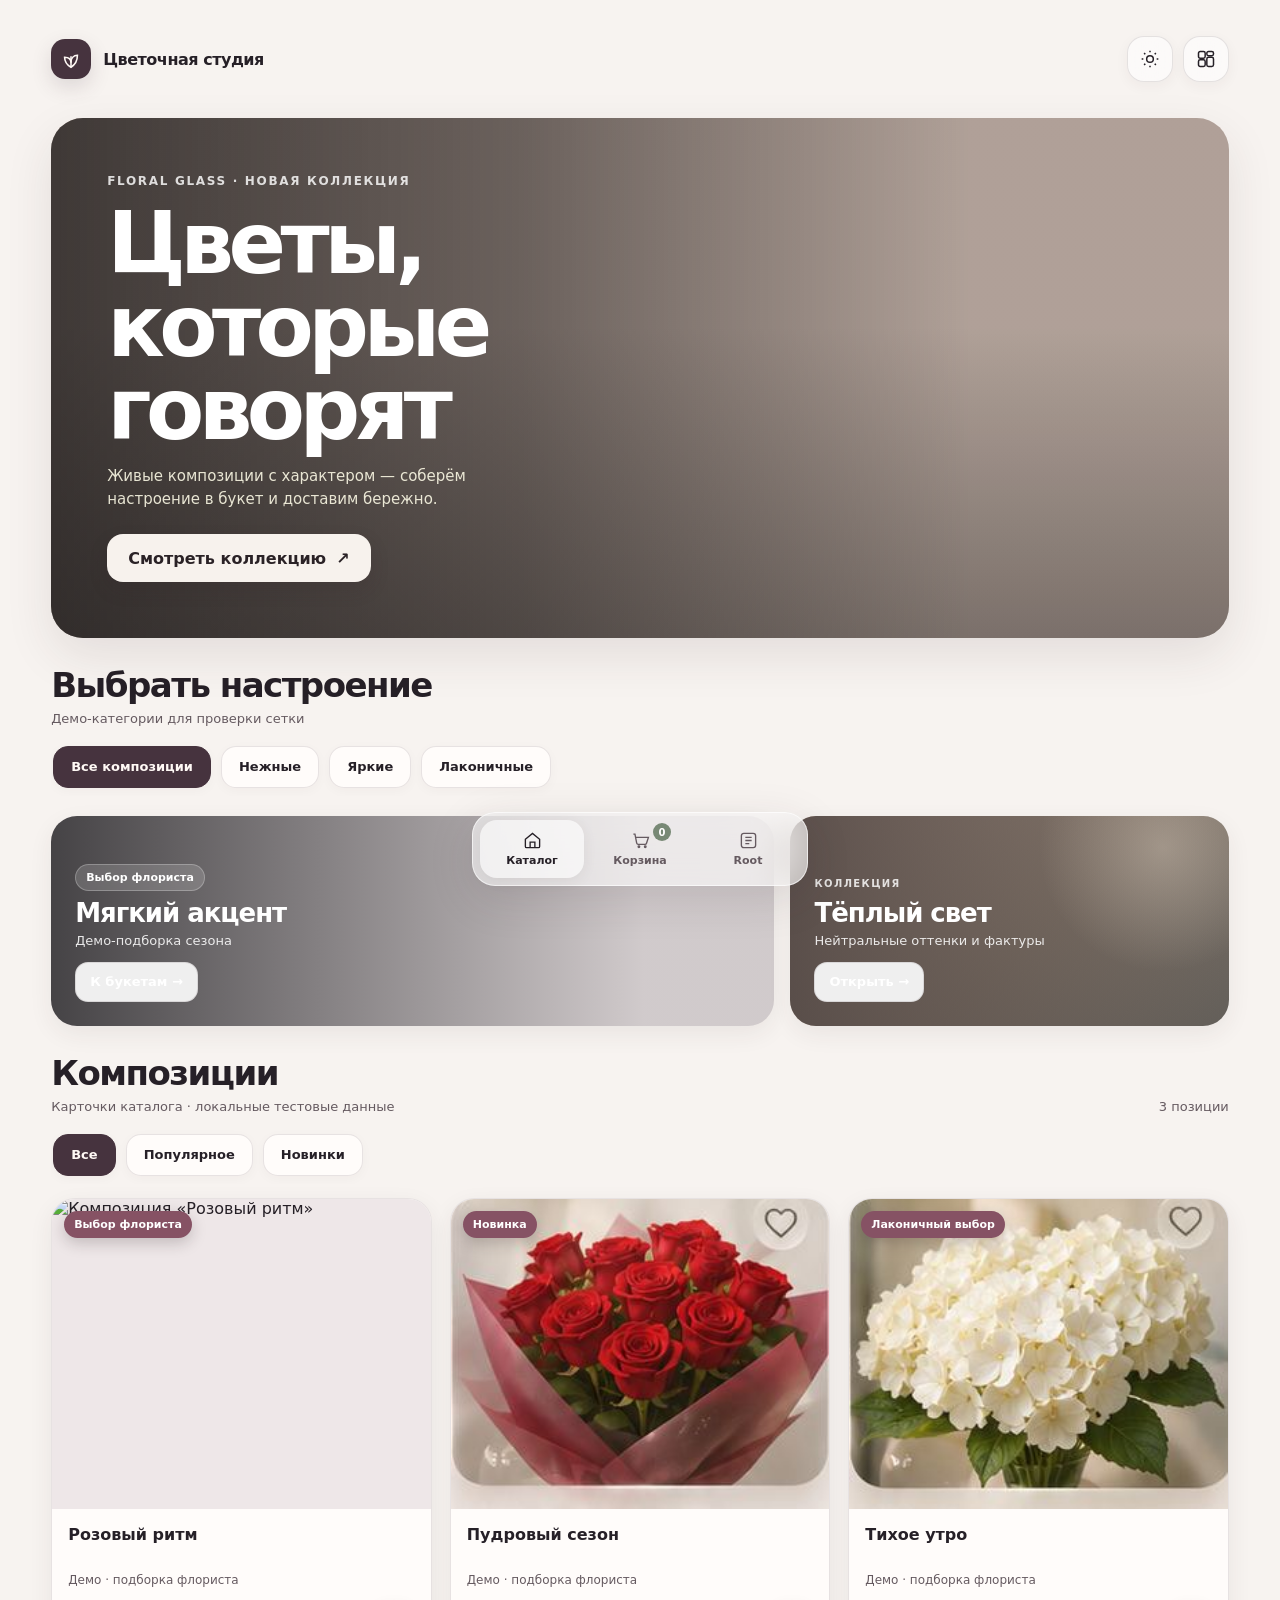
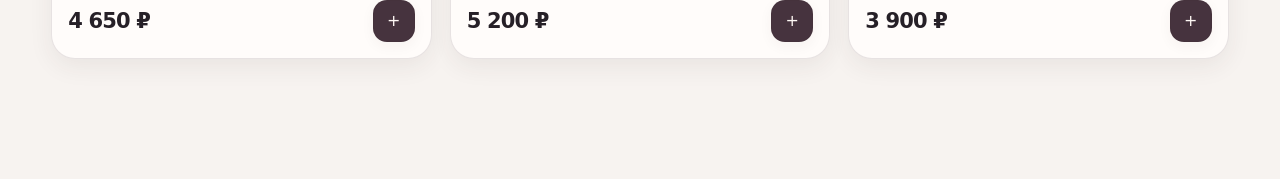
==== prototype/floral-glass/index.html @ 28c20b11 "Add standalone Floral Glass UI prototype" ====
<!doctype html>
<html lang="ru" data-theme="light">
<head>
<meta charset="utf-8">
<meta name="viewport" content="width=device-width,initial-scale=1,viewport-fit=cover">
<meta name="theme-color" content="#f7f3f0">
<title>Floral Glass — автономный прототип</title>
<style>
:root{color-scheme:light;--bg:#f7f3f0;--surface:#fffcfa;--raised:#eee7e8;--ink:#262027;--muted:#655a60;--brand:#46333e;--brand-ink:#fff9f5;--botanical:#788975;--line:rgba(56,42,49,.12);--glass:rgba(255,255,255,.57);--shadow:0 18px 48px rgba(55,37,43,.1);--shadow-soft:0 8px 24px rgba(55,37,43,.07);--good:#466750;--danger:#9c3f4f;--focus:#72546a;font-family:Manrope,system-ui,-apple-system,"Segoe UI",sans-serif;font-synthesis:none;text-rendering:optimizeLegibility}*{box-sizing:border-box}html{scroll-behavior:smooth}body{margin:0;background:var(--bg);color:var(--ink);min-height:100dvh}.shell{max-width:1440px;margin:auto;padding:28px clamp(16px,4vw,60px) 120px}.topbar{height:62px;display:flex;align-items:center;justify-content:space-between;margin-bottom:28px}.brandmark{display:flex;gap:12px;align-items:center;font-size:16px;font-weight:700;letter-spacing:-.03em}.brandicon{width:40px;height:40px;border-radius:14px;background:var(--brand);color:var(--brand-ink);display:grid;place-items:center;box-shadow:0 8px 20px #49364126}.brandicon svg{width:22px}.actions{display:flex;gap:10px}.icon-btn,.btn,.chip,.nav-btn{font:inherit;color:inherit;border:1px solid var(--line);cursor:pointer;transition:transform .2s,background .2s,border-color .2s,box-shadow .2s}.icon-btn{width:46px;height:46px;border-radius:17px;background:var(--glass);display:grid;place-items:center;backdrop-filter:blur(18px);box-shadow:0 4px 14px #39292d0c}.icon-btn svg{width:20px;height:20px}.icon-btn:hover,.btn:hover,.chip:hover,.nav-btn:hover{transform:translateY(-2px)}:focus-visible{outline:3px solid var(--focus);outline-offset:3px}.screen{display:none;animation:rise .32s ease both}.screen.active{display:block}.hero{position:relative;min-height:410px;border-radius:32px;overflow:hidden;isolation:isolate;background:#b6a69d url("assets/hero.jpg") center 43%/cover no-repeat;box-shadow:var(--shadow);display:flex;align-items:flex-end;padding:clamp(24px,5vw,56px);margin-bottom:24px}.hero:before{content:"";position:absolute;inset:0;background:linear-gradient(90deg,rgba(25,22,22,.76) 0%,rgba(25,22,22,.48) 40%,rgba(25,22,22,.04) 78%),linear-gradient(0deg,rgba(20,19,18,.34),transparent 60%);z-index:-1}.hero-copy{max-width:590px;color:#fff}.eyebrow{font-size:12px;font-weight:700;letter-spacing:.14em;text-transform:uppercase;opacity:.82}.hero h1{font-size:clamp(2.45rem,7.5vw,5.3rem);line-height:.98;letter-spacing:-.065em;margin:14px 0 14px;font-weight:750;max-width:620px}.hero p{font-size:15px;line-height:1.5;max-width:380px;color:#fffde8e0;margin:0 0 24px}.btn{min-height:48px;border-radius:16px;padding:0 20px;font-weight:680;display:inline-flex;align-items:center;justify-content:center;gap:10px}.btn.primary{background:var(--brand);color:var(--brand-ink);border-color:transparent;box-shadow:0 8px 18px #34232d30}.hero .btn.primary{background:#f7f2ed;color:#2a2226}.btn.secondary{background:var(--surface)}.btn.quiet{background:transparent}.btn.danger{background:#fff0f1;color:var(--danger);border-color:#9c3f4f38}.btn.small{min-height:40px;border-radius:13px;padding:0 14px;font-size:13px}.section-head{display:flex;align-items:flex-end;justify-content:space-between;gap:16px;margin:30px 0 16px}.section-head h2,.screen-title{font-size:clamp(24px,4vw,34px);line-height:1.05;letter-spacing:-.045em;margin:0;font-weight:740}.section-head p,.subtle{color:var(--muted);font-size:13px;margin:7px 0 0}.category-row,.filter-row{display:flex;gap:10px;overflow:auto;scrollbar-width:none;padding:4px 2px 8px}.category-row::-webkit-scrollbar,.filter-row::-webkit-scrollbar{display:none}.chip{white-space:nowrap;min-height:42px;padding:0 17px;border-radius:15px;background:var(--surface);font-size:13px;font-weight:620;box-shadow:0 3px 12px #39292d08}.chip.active{background:var(--brand);color:var(--brand-ink);border-color:var(--brand)}.showcase{display:grid;grid-template-columns:1.65fr 1fr;gap:16px;margin:20px 0 30px}.feature-card{min-height:210px;border-radius:26px;overflow:hidden;position:relative;isolation:isolate;background:var(--raised) center/cover no-repeat;box-shadow:var(--shadow-soft);display:flex;align-items:flex-end;padding:24px;color:white}.feature-card:before{content:"";position:absolute;inset:0;background:linear-gradient(90deg,#18171ac9,#18171a23 82%);z-index:-1}.feature-card.featured{background-image:url("assets/bouquet-rose.jpg");background-position:center 47%}.feature-card.collection{background:linear-gradient(135deg,#c8b19f,#928476 55%,#68645e);color:#fff}.feature-card.collection:before{background:radial-gradient(circle at 85% 15%,#f5e8d755,transparent 30%),linear-gradient(100deg,#342c2dbb,#342c2d19)}.feature-card h3{font-size:26px;line-height:1.05;letter-spacing:-.04em;margin:9px 0 6px}.feature-card p{font-size:13px;opacity:.87;margin:0 0 14px}.feature-card .eyebrow{font-size:10px}.tag{display:inline-flex;align-items:center;padding:6px 10px;border-radius:999px;background:#ffffff29;border:1px solid #ffffff40;font-size:11px;font-weight:700;backdrop-filter:blur(10px)}.filter-row{margin:14px 0}.grid{display:grid;grid-template-columns:repeat(3,minmax(0,1fr));gap:18px}.product{min-width:0;border-radius:24px;background:var(--surface);border:1px solid var(--line);overflow:hidden;box-shadow:var(--shadow-soft);transition:transform .25s,box-shadow .25s;cursor:pointer}.product:hover{transform:translateY(-4px);box-shadow:var(--shadow)}.product-media{position:relative;aspect-ratio:1.22/1;overflow:hidden;background:var(--raised)}.product-media img{width:100%;height:100%;object-fit:cover;display:block;transition:transform .45s}.product:hover img{transform:scale(1.04)}.product-badge{position:absolute;left:12px;top:12px;color:#fff;background:#865264;border-radius:999px;padding:7px 10px;font-size:11px;font-weight:700;box-shadow:0 5px 15px #25151b37}.product-body{padding:16px}.product h3{font-size:16px;line-height:1.25;min-height:40px;margin:0 0 8px;letter-spacing:-.02em}.product-title{border:0;padding:0;background:transparent;color:inherit;font:inherit;text-align:left;cursor:pointer}.empty-grid{grid-column:1/-1}.empty-title{display:block;color:var(--ink);font-size:18px;margin-bottom:8px}.product-meta{font-size:12px;color:var(--muted);margin-bottom:13px}.product-bottom{display:flex;align-items:center;justify-content:space-between;gap:10px}.price{font-size:21px;font-weight:760;letter-spacing:-.04em;font-variant-numeric:tabular-nums;white-space:nowrap}.price small{font-size:12px;font-weight:600;letter-spacing:0;color:var(--muted)}.product-bottom .icon-btn{width:42px;height:42px;border-radius:14px;background:var(--brand);color:var(--brand-ink)}.empty-state{padding:42px 20px;border:1px dashed var(--line);border-radius:24px;text-align:center;color:var(--muted);background:var(--surface)}.page-head{display:flex;align-items:flex-end;justify-content:space-between;gap:14px;margin:12px 0 24px}.cart-layout{display:grid;grid-template-columns:minmax(0,1.55fr) minmax(280px,.85fr);gap:24px}.cart-list{display:grid;gap:12px}.cart-row{display:grid;grid-template-columns:112px minmax(0,1fr) auto;gap:16px;align-items:center;padding:12px;border-radius:22px;background:var(--surface);border:1px solid var(--line)}.cart-row img{width:112px;aspect-ratio:1.15;object-fit:cover;border-radius:15px}.cart-row h3{font-size:15px;margin:0 0 6px}.cart-row .subtle{margin:0}.stepper{display:inline-flex;align-items:center;border:1px solid var(--line);background:var(--bg);border-radius:12px;height:38px;overflow:hidden}.stepper button{border:0;background:transparent;color:inherit;width:36px;height:38px;font-size:18px;cursor:pointer}.stepper span{min-width:24px;text-align:center;font-variant-numeric:tabular-nums}.summary{position:sticky;top:20px;align-self:start;padding:22px;border-radius:24px;background:var(--surface);border:1px solid var(--line);box-shadow:var(--shadow-soft)}.summary h3{font-size:19px;margin:0 0 18px}.summary-line{display:flex;justify-content:space-between;gap:16px;color:var(--muted);font-size:14px;padding:9px 0}.summary-total{display:flex;justify-content:space-between;align-items:center;font-weight:730;font-size:16px;border-top:1px solid var(--line);padding:17px 0;margin-top:7px}.summary .btn{width:100%;margin-top:8px}.summary-note{font-size:12px;line-height:1.5;color:var(--muted);margin:13px 0 0}.checkout-grid{display:grid;grid-template-columns:minmax(0,1.2fr) minmax(280px,.8fr);gap:24px}.form-card{background:var(--surface);border:1px solid var(--line);border-radius:24px;padding:22px;margin-bottom:14px}.form-card h3{font-size:17px;margin:0 0 16px}.segmented{display:flex;padding:5px;border-radius:16px;background:var(--bg);gap:4px;margin-bottom:18px}.segmented button{flex:1;min-height:42px;border:0;border-radius:12px;background:transparent;color:var(--muted);font:inherit;font-size:13px;font-weight:650;cursor:pointer}.segmented button.active{background:var(--surface);color:var(--ink);box-shadow:var(--shadow-soft)}.field-grid{display:grid;grid-template-columns:1fr 1fr;gap:12px}.field{display:grid;gap:7px;margin-bottom:12px}.field label{font-size:12px;font-weight:650;color:var(--muted)}.field input,.field textarea,.field select{width:100%;min-height:46px;padding:11px 13px;border-radius:13px;border:1px solid var(--line);background:var(--bg);color:var(--ink);font:inherit;font-size:14px}.field textarea{min-height:90px;resize:vertical}.field.full{grid-column:1/-1}.radio-card{display:flex;align-items:center;gap:11px;padding:12px 14px;border:1px solid var(--line);border-radius:14px;background:var(--bg);font-size:13px}.radio-card input{accent-color:var(--brand)}.root-layout{display:grid;grid-template-columns:230px minmax(0,1fr);gap:22px}.root-side{border-radius:24px;padding:14px;background:var(--surface);border:1px solid var(--line);align-self:start;position:sticky;top:16px}.root-side h3{margin:5px 10px 14px;font-size:13px;color:var(--muted);text-transform:uppercase;letter-spacing:.09em}.root-tab{width:100%;display:flex;align-items:center;gap:11px;padding:12px;border:0;border-radius:13px;background:transparent;color:var(--muted);font:inherit;text-align:left;font-size:13px;font-weight:620;cursor:pointer}.root-tab.active{background:var(--raised);color:var(--ink)}.root-content{min-width:0}.root-panel{display:none}.root-panel.active{display:block}.kpis{display:grid;grid-template-columns:repeat(3,minmax(0,1fr));gap:12px;margin:18px 0}.kpi{background:var(--surface);border:1px solid var(--line);border-radius:19px;padding:17px}.kpi span{font-size:11px;color:var(--muted)}.kpi strong{display:block;font-size:25px;margin-top:8px;letter-spacing:-.045em}.admin-card{border:1px solid var(--line);background:var(--surface);border-radius:20px;overflow:hidden;margin-bottom:14px}.admin-head{padding:16px 18px;border-bottom:1px solid var(--line);display:flex;justify-content:space-between;align-items:center;gap:12px}.admin-head h3{margin:0;font-size:15px}.admin-row{display:grid;grid-template-columns:1.1fr 1fr .8fr auto;gap:12px;align-items:center;padding:15px 18px;border-bottom:1px solid var(--line);font-size:13px}.admin-row:last-child{border-bottom:0}.status{display:inline-flex;width:max-content;align-items:center;padding:6px 9px;border-radius:999px;background:#e7efe8;color:#3f6348;font-size:11px;font-weight:700}.status.pending{background:#f5ead9;color:#795831}.table-label{font-size:11px;color:var(--muted)}.kit-grid{display:grid;grid-template-columns:repeat(2,minmax(0,1fr));gap:14px;margin-top:22px}.kit-card{padding:20px;border:1px solid var(--line);background:var(--surface);border-radius:22px}.kit-card h3{font-size:15px;margin:0 0 15px}.kit-line{display:flex;flex-wrap:wrap;align-items:center;gap:9px}.kit-field{height:44px;padding:0 12px;min-width:170px;border-radius:13px;border:1px solid var(--line);background:var(--bg);color:var(--muted);display:flex;align-items:center;font-size:13px}.glass-dock{position:fixed;z-index:8;left:50%;bottom:max(14px,env(safe-area-inset-bottom));transform:translateX(-50%);display:flex;gap:4px;padding:7px;border:1px solid #ffffffa8;border-radius:23px;background:var(--glass);backdrop-filter:blur(24px) saturate(1.3);box-shadow:0 12px 45px #34232d21;max-width:calc(100vw - 28px)}.nav-btn{position:relative;min-width:104px;min-height:58px;padding:7px 16px;border:0;border-radius:17px;background:transparent;display:flex;align-items:center;justify-content:center;flex-direction:column;gap:4px;font-size:11px;color:var(--muted);font-weight:650}.nav-btn svg{width:19px;height:19px}.nav-btn.active{background:#ffffff9c;color:var(--ink);box-shadow:0 3px 14px #39292d12}.nav-btn .count{position:absolute;top:3px;right:21px;min-width:18px;height:18px;border-radius:50%;padding:2px 5px;display:grid;place-items:center;background:var(--botanical);color:white;font-size:10px}.kit-trigger{position:fixed;z-index:7;right:20px;bottom:26px}.toast{position:fixed;z-index:30;left:50%;bottom:100px;transform:translate(-50%,15px);background:var(--ink);color:var(--surface);padding:12px 17px;border-radius:14px;box-shadow:var(--shadow);font-size:13px;opacity:0;pointer-events:none;transition:.25s}.toast.show{opacity:1;transform:translate(-50%,0)}dialog{padding:0;border:1px solid var(--line);border-radius:28px;background:var(--surface);color:var(--ink);box-shadow:0 30px 100px #160d14a0;width:min(520px,calc(100vw - 26px));max-height:min(90dvh,900px);overflow:auto}dialog::backdrop{background:#1c1720a6;backdrop-filter:blur(5px)}.dialog-head{display:flex;justify-content:space-between;align-items:center;padding:17px 20px;border-bottom:1px solid var(--line)}.dialog-head h2{font-size:17px;margin:0}.dialog-body{padding:20px}.detail-media{width:100%;aspect-ratio:1.15;object-fit:cover;border-radius:20px}.detail-title{font-size:27px;letter-spacing:-.045em;margin:17px 0 6px}.detail-copy{color:var(--muted);font-size:14px;line-height:1.5}.option-label{font-size:12px;font-weight:680;margin:18px 0 9px}.option-chips{display:flex;gap:8px;flex-wrap:wrap}.option-chip{padding:10px 12px;border:1px solid var(--line);border-radius:13px;background:var(--bg);font:inherit;font-size:12px;cursor:pointer}.option-chip.active{border-color:var(--brand);box-shadow:inset 0 0 0 1px var(--brand)}.dialog-footer{padding:0 20px 20px;display:flex;justify-content:space-between;align-items:center;gap:14px}.dialog-footer .btn{flex:1}.kit-drawer{width:min(740px,calc(100vw - 20px))}.kit-drawer .dialog-body{padding:20px}.theme-dark{color-scheme:dark;--bg:#101014;--surface:#1c1b21;--raised:#28252b;--ink:#f8f3f1;--muted:#ccc1c6;--brand:#e7c4cb;--brand-ink:#261d22;--botanical:#819486;--line:rgba(255,240,242,.16);--glass:rgba(247,229,232,.1);--shadow:0 18px 48px rgba(0,0,0,.35);--shadow-soft:0 8px 24px rgba(0,0,0,.23);--good:#9bc7a3;--danger:#f09ba6;--focus:#efd5e0}.theme-dark .hero:before{background:linear-gradient(90deg,rgba(12,12,15,.86),rgba(12,12,15,.57) 40%,rgba(12,12,15,.08) 78%),linear-gradient(0deg,rgba(12,12,15,.48),transparent 62%)}.theme-dark .product-badge{background:#a15d72}.theme-dark .status{background:#26362b;color:#a8d5af}.theme-dark .status.pending{background:#413523;color:#eccd9c}.theme-dark .glass-dock{border-color:#ffffff25}.theme-dark .nav-btn.active{background:#ffffff17}.theme-dark .hero .btn.primary{background:#f4e8e8;color:#2a2226}.theme-dark .btn.danger{background:#492b32;color:#ffdce0}.demo-tag,.sample-tag{background:var(--botanical);color:#fff;border:0}.sample-tag{background:#865264}.root-section-head{margin-top:0}.kit-intro{margin-top:0}.kit-thumb{width:74px;height:74px;object-fit:cover;border-radius:15px}.surface-sample{padding:16px 20px;border-radius:16px;background:var(--raised)}.glass-sample{background:var(--glass);backdrop-filter:blur(14px);border:1px solid var(--line)}
@keyframes rise{from{opacity:0;transform:translateY(7px)}to{opacity:1;transform:translateY(0)}}@media(prefers-reduced-motion:reduce){*,*::before,*::after{scroll-behavior:auto!important;animation-duration:.01ms!important;transition-duration:.01ms!important}}@media(prefers-contrast:more){:root{--line:rgba(35,22,28,.35)}.theme-dark{--line:rgba(255,240,242,.4)}.chip,.icon-btn,.btn,.nav-btn{border-width:2px}}@media(max-width:850px){.grid{grid-template-columns:repeat(2,minmax(0,1fr));gap:12px}.showcase{grid-template-columns:1fr 1fr}.feature-card{min-height:185px}.root-layout{grid-template-columns:1fr}.root-side{position:static;display:flex;overflow:auto;gap:5px}.root-side h3{display:none}.root-tab{white-space:nowrap;width:auto}.cart-layout,.checkout-grid{grid-template-columns:1fr}.summary{position:static}.kit-trigger{right:14px;bottom:100px}}@media(max-width:600px){.shell{padding:14px 16px 112px}.topbar{height:50px;margin-bottom:17px}.brandicon{width:37px;height:37px}.hero{min-height:390px;border-radius:27px;padding:23px;background-position:59% center}.hero:before{background:linear-gradient(0deg,rgba(18,17,18,.83),rgba(18,17,18,.12) 78%)}.hero h1{font-size:clamp(2.4rem,11vw,3.5rem);max-width:370px}.hero p{font-size:14px;max-width:320px}.showcase{grid-template-columns:1fr;gap:12px;margin-top:17px}.feature-card{min-height:185px}.feature-card.collection{min-height:135px}.grid{grid-template-columns:repeat(2,minmax(0,1fr));gap:10px}.product{border-radius:19px}.product-media{aspect-ratio:.92/1}.product-body{padding:11px}.product h3{font-size:14px;min-height:36px}.product-meta{font-size:11px;margin-bottom:10px}.price{font-size:18px}.product-bottom .icon-btn{width:38px;height:38px}.section-head{margin:23px 0 13px}.section-head h2,.screen-title{font-size:27px}.nav-btn{min-width:82px;min-height:55px;padding:6px 10px;font-size:10px}.glass-dock{bottom:max(9px,env(safe-area-inset-bottom));gap:0;padding:5px;border-radius:20px}.nav-btn .count{right:11px}.cart-row{grid-template-columns:82px minmax(0,1fr);gap:11px}.cart-row img{width:82px}.cart-row .cart-price{grid-column:2;display:flex;justify-content:space-between;align-items:center}.field-grid{grid-template-columns:1fr}.kpis{grid-template-columns:1fr 1fr}.kpi:last-child{grid-column:1/-1}.admin-row{grid-template-columns:1fr auto;gap:6px 12px}.admin-row>*:nth-child(3){grid-column:1}.admin-row>*:nth-child(4){grid-column:2;grid-row:1/3}.kit-grid{grid-template-columns:1fr}.page-head{align-items:flex-start;flex-direction:column}.kit-trigger{bottom:88px}.dialog-footer{align-items:stretch;flex-direction:column}.dialog-footer .btn{width:100%}}
@media(max-width:349px){.grid{grid-template-columns:1fr}.product-media{aspect-ratio:1.2/1}.nav-btn{min-width:68px;padding-inline:7px}.nav-btn span.label{font-size:9px}.hero{min-height:360px}.showcase .feature-card{min-height:170px}}
</style>
</head>
<body>
<div class="shell">
<header class="topbar"><div class="brandmark"><span class="brandicon" aria-hidden="true"><svg viewBox="0 0 24 24" fill="none" stroke="currentColor" stroke-width="1.7"><path d="M12 21c-5-3-7-7-7-11 4 0 7 2 7 6 0-5 3-8 7-8 0 5-2 10-7 13Z"/><path d="M12 21V9"/></svg></span><span>Цветочная студия</span></div><div class="actions"><button class="icon-btn" id="themeToggle" aria-label="Переключить тему" title="Светлая / тёмная тема"><svg viewBox="0 0 24 24" fill="none" stroke="currentColor" stroke-width="1.8"><circle cx="12" cy="12" r="4"/><path d="M12 2v2m0 16v2M4.93 4.93l1.42 1.42m11.3 11.3 1.42 1.42M2 12h2m16 0h2M4.93 19.07l1.42-1.42m11.3-11.3 1.42-1.42"/></svg></button><button class="icon-btn" id="kitTop" aria-label="Открыть UI Kit" title="UI Kit"><svg viewBox="0 0 24 24" fill="none" stroke="currentColor" stroke-width="1.8"><rect x="3" y="3" width="8" height="8" rx="2"/><rect x="13" y="3" width="8" height="5" rx="2"/><rect x="13" y="10" width="8" height="11" rx="2"/><rect x="3" y="13" width="8" height="8" rx="2"/></svg></button></div></header>
<main>
<section class="screen active" id="catalogScreen" aria-labelledby="catalogTitle"><div class="hero"><div class="hero-copy"><div class="eyebrow">Floral Glass · новая коллекция</div><h1 id="catalogTitle">Цветы,<br>которые говорят</h1><p>Живые композиции с характером — соберём настроение в букет и доставим бережно.</p><button class="btn primary" id="browseBtn">Смотреть коллекцию <span aria-hidden="true">↗</span></button></div></div>
<div class="section-head"><div><h2>Выбрать настроение</h2><p>Демо-категории для проверки сетки</p></div></div><div class="category-row" id="categories"><button class="chip active" data-cat="all">Все композиции</button><button class="chip" data-cat="soft">Нежные</button><button class="chip" data-cat="bright">Яркие</button><button class="chip" data-cat="minimal">Лаконичные</button></div>
<div class="showcase"><article class="feature-card featured"><div><span class="tag">Выбор флориста</span><h3>Мягкий акцент</h3><p>Демо-подборка сезона</p><button class="btn small" data-scroll-products>К букетам →</button></div></article><article class="feature-card collection"><div><span class="eyebrow">Коллекция</span><h3>Тёплый свет</h3><p>Нейтральные оттенки и фактуры</p><button class="btn small" data-scroll-products>Открыть →</button></div></article></div>
<div class="section-head" id="productSection"><div><h2>Композиции</h2><p>Карточки каталога · локальные тестовые данные</p></div><span class="subtle" id="resultCount">3 позиции</span></div><div class="filter-row" id="filters"><button class="chip active" data-filter="all">Все</button><button class="chip" data-filter="popular">Популярное</button><button class="chip" data-filter="new">Новинки</button></div><div class="grid" id="productGrid"></div></section>
<section class="screen" id="cartScreen" aria-labelledby="cartTitle"><div class="page-head"><div><h1 class="screen-title" id="cartTitle">Корзина</h1><p class="subtle">Позиции и параметры заказа</p></div><button class="btn quiet small" id="backCatalog">← В каталог</button></div><div class="cart-layout"><div class="cart-list" id="cartList"></div><aside class="summary" id="cartSummary"></aside></div></section>
<section class="screen" id="checkoutScreen" aria-labelledby="checkoutTitle"><div class="page-head"><div><h1 class="screen-title" id="checkoutTitle">Оформление</h1><p class="subtle">Локальная демонстрация формы, без отправки данных</p></div><button class="btn quiet small" data-go="cart">← Корзина</button></div><div class="checkout-grid"><div><section class="form-card"><h3>Как получить заказ</h3><div class="segmented" id="deliveryMode"><button class="active" data-mode="delivery">Доставка</button><button data-mode="pickup">Самовывоз</button></div><div class="field-grid"><div class="field"><label for="name">Имя</label><input id="name" autocomplete="name" placeholder="Как к вам обращаться"></div><div class="field"><label for="phone">Телефон</label><input id="phone" autocomplete="tel" placeholder="+7 ___ ___-__-__"></div><div class="field full" id="addressField"><label for="address">Адрес доставки</label><input id="address" autocomplete="street-address" placeholder="Улица, дом, квартира"></div><div class="field"><label for="date">Дата</label><input type="date" id="date"></div><div class="field"><label for="time">Интервал</label><select id="time"><option>10:00–13:00</option><option>13:00–16:00</option><option>16:00–19:00</option></select></div><div class="field full"><label for="comment">Пожелание флористу</label><textarea id="comment" placeholder="Подпись к открытке или детали заказа"></textarea></div></div></section><section class="form-card"><h3>Оплата</h3><label class="radio-card"><input type="radio" checked name="payment"> Онлайн при подтверждении заказа</label></section></div><aside class="summary" id="checkoutSummary"></aside></div></section>
<section class="screen" id="rootScreen" aria-labelledby="rootTitle"><div class="page-head"><div><h1 class="screen-title" id="rootTitle">Root · управление</h1><p class="subtle">Отдельная демо-панель · без доступа к API</p></div><span class="tag demo-tag">DEMO DATA</span></div><div class="root-layout"><aside class="root-side"><h3>Разделы</h3><button class="root-tab active" data-root="overview">◫　Обзор</button><button class="root-tab" data-root="orders">▤　Заказы</button><button class="root-tab" data-root="products">▧　Товары</button><button class="root-tab" data-root="clients">♙　Клиенты</button><button class="root-tab" data-root="stats">⌁　Статистика</button></aside><div class="root-content"><div class="root-panel active" data-panel="overview"><div class="section-head root-section-head"><div><h2>Сводка</h2><p>Визуальная проверка плотных компонентов</p></div></div><div class="kpis"><div class="kpi"><span>Заказы сегодня</span><strong>12</strong></div><div class="kpi"><span>Выручка · демо</span><strong>48 600 ₽</strong></div><div class="kpi"><span>Ожидают сборки</span><strong>3</strong></div></div><div class="admin-card"><div class="admin-head"><h3>Последние заказы</h3><button class="btn small secondary" data-root-link="orders">Все заказы →</button></div><div class="admin-row"><strong>#FG-2048</strong><span>Сегодня, 14:20</span><span class="status">Подтверждён</span><strong>4 650 ₽</strong></div><div class="admin-row"><strong>#FG-2047</strong><span>Сегодня, 13:05</span><span class="status pending">Собирается</span><strong>5 200 ₽</strong></div></div></div><div class="root-panel" data-panel="orders"><div class="section-head root-section-head"><div><h2>Заказы</h2><p>Статусы и суммы сгруппированы для быстрого просмотра</p></div></div><div class="admin-card"><div class="admin-head"><h3>Активные · 3</h3><button class="btn small secondary" id="addOrder">+ Демо-заказ</button></div><div id="ordersRows"><div class="admin-row"><strong>#FG-2048</strong><span>Получатель · Анна</span><span class="status">Подтверждён</span><strong>4 650 ₽</strong></div><div class="admin-row"><strong>#FG-2047</strong><span>Получатель · Ирина</span><span class="status pending">Собирается</span><strong>5 200 ₽</strong></div><div class="admin-row"><strong>#FG-2046</strong><span>Получатель · Мария</span><span class="status">Готов</span><strong>3 900 ₽</strong></div></div></div></div><div class="root-panel" data-panel="products"><div class="section-head root-section-head"><div><h2>Товары</h2><p>Демо-список с повторяемыми строками</p></div><button class="btn small primary" id="addProduct">+ Создать</button></div><div class="admin-card" id="adminProducts"><div class="admin-row"><strong>Розовый ритм</strong><span>Нежные</span><span class="status">В наличии</span><strong>4 650 ₽</strong></div><div class="admin-row"><strong>Тихое утро</strong><span>Лаконичные</span><span class="status">В наличии</span><strong>3 900 ₽</strong></div></div></div><div class="root-panel" data-panel="clients"><div class="section-head root-section-head"><div><h2>Клиенты</h2><p>Читаемые строки при разной длине данных</p></div></div><div class="admin-card"><div class="admin-row"><strong>Анна Смирнова</strong><span>Заказов: 4</span><span class="status">Постоянный клиент</span><strong>Последний · сегодня</strong></div><div class="admin-row"><strong>Екатерина</strong><span>Заказов: 1</span><span class="status pending">Новый</span><strong>Последний · 12 ноя</strong></div></div></div><div class="root-panel" data-panel="stats"><div class="section-head root-section-head"><div><h2>Статистика</h2><p>Пример карточек метрик в светлой и тёмной теме</p></div></div><div class="kpis"><div class="kpi"><span>Средний чек</span><strong>4 580 ₽</strong></div><div class="kpi"><span>Конверсия</span><strong>6,8%</strong></div><div class="kpi"><span>Повторные</span><strong>32%</strong></div></div><div class="admin-card"><div class="admin-head"><h3>Популярные позиции</h3><span class="table-label">за 7 дней</span></div><div class="admin-row"><strong>Розовый ритм</strong><span>18 заказов</span><span class="status">↑ 12%</span><strong>1 место</strong></div><div class="admin-row"><strong>Тихое утро</strong><span>11 заказов</span><span class="status">↑ 4%</span><strong>2 место</strong></div></div></div></div></div></section>
</main>
</div>
<nav class="glass-dock" aria-label="Навигация прототипа"><button class="nav-btn active" data-screen="catalog"><svg viewBox="0 0 24 24" fill="none" stroke="currentColor" stroke-width="1.7"><path d="M3 10.5 12 3l9 7.5v9a1.5 1.5 0 0 1-1.5 1.5h-15A1.5 1.5 0 0 1 3 19.5z"/><path d="M9 21v-7h6v7"/></svg><span class="label">Каталог</span></button><button class="nav-btn" data-screen="cart"><svg viewBox="0 0 24 24" fill="none" stroke="currentColor" stroke-width="1.7"><path d="M3 4h2l2.2 11.2a2 2 0 0 0 2 1.6h8.5a2 2 0 0 0 1.9-1.4L22 8H6"/><circle cx="10" cy="20" r="1"/><circle cx="18" cy="20" r="1"/></svg><span class="label">Корзина</span><span class="count" id="cartCount" hidden>0</span></button><button class="nav-btn" data-screen="root"><svg viewBox="0 0 24 24" fill="none" stroke="currentColor" stroke-width="1.7"><rect x="3" y="3" width="18" height="18" rx="3"/><path d="M8 8h8M8 12h8M8 16h5"/></svg><span class="label">Root</span></button></nav>
<div class="toast" id="toast" role="status" aria-live="polite"></div>
<dialog id="productDialog" aria-labelledby="dialogTitle"><div class="dialog-head"><h2>Детали композиции</h2><button class="icon-btn" data-close="productDialog" aria-label="Закрыть">×</button></div><div id="productDetail"></div></dialog>
<dialog id="kitDialog" class="kit-drawer" aria-labelledby="kitTitle"><div class="dialog-head"><h2 id="kitTitle">Floral Glass · UI Kit</h2><button class="icon-btn" data-close="kitDialog" aria-label="Закрыть">×</button></div><div class="dialog-body"><p class="subtle kit-intro">Семантические компоненты · состояния кнопок, поля, статусы и поверхность glass.</p><div class="kit-grid"><section class="kit-card"><h3>Button · состояния</h3><div class="kit-line"><button class="btn primary">Основная</button><button class="btn secondary">Вторичная</button><button class="btn danger">Удалить</button><button class="btn primary" disabled>Недоступна</button></div></section><section class="kit-card"><h3>Input · Select · Segmented</h3><div class="kit-line"><div class="kit-field">Имя получателя</div><button class="chip active">Доставка</button><button class="chip">Самовывоз</button></div></section><section class="kit-card"><h3>Status · Badge</h3><div class="kit-line"><span class="status">Подтверждён</span><span class="status pending">Ожидает</span><span class="tag sample-tag">Демо</span></div></section><section class="kit-card"><h3>ProductCard · компактная</h3><div class="kit-line"><img class="kit-thumb" src="assets/bouquet-cream.jpg" alt=""><div><strong>Тихое утро</strong><div class="subtle">3 900 ₽ · в наличии</div></div></div></section><section class="kit-card"><h3>Поверхности</h3><div class="kit-line"><div class="surface-sample">Elevated</div><div class="surface-sample glass-sample">Glass</div></div></section><section class="kit-card"><h3>Theme tokens</h3><div class="kit-line"><button class="btn secondary" id="kitTheme">Переключить light / dark</button><span class="subtle">Палитра нейтральная, botanical — редкий акцент.</span></div></section></div></div></dialog>
<script>
(()=>{'use strict';
const products=[
{id:'p1',name:'Розовый ритм',price:4650,category:'soft',label:'Выбор флориста',image:'assets/bouquet-rose.jpg',description:'Объёмная композиция с мягкими оттенками и живой фактурой. Демо-карточка для проверки длинных состояний и карточки товара.',options:['Стандарт','Расширенный'],filter:'popular'},
{id:'p2',name:'Пудровый сезон',price:5200,category:'bright',label:'Новинка',image:'assets/bouquet-cream.jpg',description:'Собранный силуэт и тёплая палитра. Данные демонстрационные, бизнес-каталог не подключён.',options:['S','M','L'],filter:'new'},
{id:'p3',name:'Тихое утро',price:3900,category:'minimal',label:'Лаконичный выбор',image:'assets/bouquet-white.jpg',description:'Светлая композиция с чистой формой. Доступно несколько размеров для проверки зависимых вариантов.',options:['Компактный','Средний','Большой'],filter:'popular'}
];
const cartKey='floral-glass-prototype-cart-v1',themeKey='floral-glass-prototype-theme-v1';
let cart=JSON.parse(localStorage.getItem(cartKey)||'{}'),activeProduct=products[0],activeOption=0,activeFilter='all',activeCategory='all';
const $=(s,r=document)=>r.querySelector(s),$$=(s,r=document)=>[...r.querySelectorAll(s)];
const money=n=>new Intl.NumberFormat('ru-RU').format(n)+' ₽';
function persist(){localStorage.setItem(cartKey,JSON.stringify(cart));renderCart();renderCount()}
function toast(text){const el=$('#toast');el.textContent=text;el.classList.add('show');clearTimeout(toast.timer);toast.timer=setTimeout(()=>el.classList.remove('show'),2200)}
function renderProducts(){const visible=products.filter(p=>(activeCategory==='all'||p.category===activeCategory)&&(activeFilter==='all'||p.filter===activeFilter));$('#resultCount').textContent=visible.length+' '+(visible.length===1?'позиция':'позиции');$('#productGrid').innerHTML=visible.length?visible.map(p=>`<article class="product"><div class="product-media"><img src="${p.image}" alt="Композиция «${p.name}»" loading="lazy"><span class="product-badge">${p.label}</span></div><div class="product-body"><h3><button class="product-title" data-product-open="${p.id}">${p.name}</button></h3><div class="product-meta">Демо · подборка флориста</div><div class="product-bottom"><span class="price">${money(p.price)}</span><button class="icon-btn add-btn" data-add="${p.id}" aria-label="Добавить ${p.name} в корзину">+</button></div></div></article>`).join(''):`<div class="empty-state empty-grid">В этой подборке пока нет позиций.</div>`}
function renderCount(){const count=Object.values(cart).reduce((a,b)=>a+b,0),el=$('#cartCount');el.textContent=count;el.hidden=!count}
function openProduct(id){activeProduct=products.find(p=>p.id===id);activeOption=0;$('#productDetail').innerHTML=`<div class="dialog-body"><img class="detail-media" src="${activeProduct.image}" alt="Композиция «${activeProduct.name}»"><h2 class="detail-title" id="dialogTitle">${activeProduct.name}</h2><div class="price">${money(activeProduct.price)}</div><p class="detail-copy">${activeProduct.description}</p><div class="option-label">Размер композиции</div><div class="option-chips">${activeProduct.options.map((o,i)=>`<button class="option-chip ${i===0?'active':''}" data-option="${i}">${o}${i?` · +${i*650} ₽`:''}</button>`).join('')}</div></div><div class="dialog-footer"><div class="price" id="detailPrice">${money(activeProduct.price)}</div><button class="btn primary" id="detailAdd">Добавить в корзину</button></div>`;$('#productDialog').showModal()}
function add(id){cart[id]=(cart[id]||0)+1;persist();toast('Добавлено в корзину')}
function renderCart(){const entries=Object.entries(cart).filter(([,q])=>q>0).map(([id,q])=>({p:products.find(p=>p.id===id),q})).filter(x=>x.p);const list=$('#cartList');if(!list)return;if(!entries.length){list.innerHTML='<div class="empty-state"><strong class="empty-title">Пока пусто</strong>Добавьте композицию из каталога, чтобы увидеть строки заказа и итог.</div>';$('#cartSummary').innerHTML='<h3>Ваш заказ</h3><p class="subtle">Добавьте товар, чтобы продолжить</p>';return}list.innerHTML=entries.map(({p,q})=>`<article class="cart-row"><img src="${p.image}" alt=""><div><h3>${p.name}</h3><p class="subtle">Размер: ${p.options[0]} · демо-параметр</p><div class="stepper" aria-label="Количество"><button data-qty="${p.id}" data-delta="-1" aria-label="Уменьшить">−</button><span>${q}</span><button data-qty="${p.id}" data-delta="1" aria-label="Увеличить">+</button></div></div><div class="cart-price"><strong class="price">${money(p.price*q)}</strong><button class="btn quiet small" data-remove="${p.id}" aria-label="Удалить ${p.name}">Убрать</button></div></article>`).join('');const total=entries.reduce((n,{p,q})=>n+p.price*q,0);$('#cartSummary').innerHTML=`<h3>Ваш заказ</h3><div class="summary-line"><span>Композиции · ${entries.reduce((n,x)=>n+x.q,0)} шт.</span><strong>${money(total)}</strong></div><div class="summary-line"><span>Доставка</span><span>рассчитается далее</span></div><div class="summary-total"><span>Итого</span><strong>${money(total)}</strong></div><button class="btn primary" data-go="checkout">К оформлению →</button><p class="summary-note">Демонстрационный экран. Данные никуда не отправляются.</p>`;$('#checkoutSummary').innerHTML=`<h3>Состав заказа</h3>${entries.map(({p,q})=>`<div class="summary-line"><span>${p.name} × ${q}</span><strong>${money(p.price*q)}</strong></div>`).join('')}<div class="summary-total"><span>Итого</span><strong>${money(total)}</strong></div><button class="btn primary" id="submitDemo">Подтвердить демо-заказ</button><p class="summary-note">Отправки и оплаты в прототипе нет.</p>`}
function showScreen(name){$$('.screen').forEach(s=>s.classList.toggle('active',s.id===name+'Screen'));$$('.nav-btn').forEach(b=>b.classList.toggle('active',b.dataset.screen===name));if(name==='cart')renderCart();window.scrollTo({top:0,behavior:matchMedia('(prefers-reduced-motion: reduce)').matches?'instant':'smooth'})}
function toggleTheme(){const dark=document.documentElement.classList.toggle('theme-dark');document.documentElement.dataset.theme=dark?'dark':'light';localStorage.setItem(themeKey,dark?'dark':'light');document.querySelector('meta[name="theme-color"]').content=dark?'#101014':'#f7f3f0'}
if(localStorage.getItem(themeKey)==='dark'){document.documentElement.classList.add('theme-dark');document.documentElement.dataset.theme='dark'}
renderProducts();renderCount();
document.addEventListener('click',e=>{const addBtn=e.target.closest('[data-add]');if(addBtn){e.stopPropagation();add(addBtn.dataset.add);return}const productOpen=e.target.closest('[data-product-open]');if(productOpen){openProduct(productOpen.dataset.productOpen);return}const go=e.target.closest('[data-screen]');if(go){showScreen(go.dataset.screen);return}const direct=e.target.closest('[data-go]');if(direct){showScreen(direct.dataset.go);return}const q=e.target.closest('[data-qty]');if(q){cart[q.dataset.qty]=Math.max(0,(cart[q.dataset.qty]||0)+Number(q.dataset.delta));if(!cart[q.dataset.qty])delete cart[q.dataset.qty];persist();return}const remove=e.target.closest('[data-remove]');if(remove){delete cart[remove.dataset.remove];persist();toast('Позиция удалена');return}const cat=e.target.closest('[data-cat]');if(cat){activeCategory=cat.dataset.cat;$$('#categories .chip').forEach(x=>x.classList.toggle('active',x===cat));renderProducts();return}const filter=e.target.closest('[data-filter]');if(filter){activeFilter=filter.dataset.filter;$$('#filters .chip').forEach(x=>x.classList.toggle('active',x===filter));renderProducts();return}const root=e.target.closest('[data-root]');if(root){$$('.root-tab').forEach(x=>x.classList.toggle('active',x===root));$$('.root-panel').forEach(x=>x.classList.toggle('active',x.dataset.panel===root.dataset.root));return}const rootLink=e.target.closest('[data-root-link]');if(rootLink){$$('.root-tab').forEach(x=>x.classList.toggle('active',x.dataset.root===rootLink.dataset.rootLink));$$('.root-panel').forEach(x=>x.classList.toggle('active',x.dataset.panel===rootLink.dataset.rootLink));return}const close=e.target.closest('[data-close]');if(close){$('#'+close.dataset.close).close();return}if(e.target.matches('[data-scroll-products]'))$('#productSection').scrollIntoView({behavior:'smooth',block:'start'});if(e.target.id==='backCatalog')showScreen('catalog');if(e.target.id==='browseBtn')$('#productSection').scrollIntoView({behavior:'smooth',block:'start'});if(e.target.id==='detailAdd'){add(activeProduct.id);$('#productDialog').close()}if(e.target.id==='submitDemo'){toast('Демо-заказ оформлен локально');cart={};persist();showScreen('catalog')}if(e.target.id==='addOrder'){const rows=$('#ordersRows');const node=document.createElement('div');node.className='admin-row';node.innerHTML='<strong>#FG-2049</strong><span>Только что</span><span class="status pending">Новый</span><strong>4 650 ₽</strong>';rows.prepend(node);toast('Добавлена тестовая строка')}if(e.target.id==='addProduct'){const node=document.createElement('div');node.className='admin-row';node.innerHTML='<strong>Новая композиция</strong><span>Без категории</span><span class="status pending">Черновик</span><strong>—</strong>';$('#adminProducts').append(node);toast('Добавлена тестовая строка')}});

document.addEventListener('click',e=>{const opt=e.target.closest('[data-option]');if(opt){activeOption=Number(opt.dataset.option);$$('[data-option]').forEach(x=>x.classList.toggle('active',x===opt));$('#detailPrice').textContent=money(activeProduct.price+activeOption*650)}});
$('#themeToggle').addEventListener('click',toggleTheme);$('#kitTop').addEventListener('click',()=>$('#kitDialog').showModal());$('#kitTheme').addEventListener('click',toggleTheme);
$('#deliveryMode').addEventListener('click',e=>{const b=e.target.closest('[data-mode]');if(!b)return;$$('#deliveryMode button').forEach(x=>x.classList.toggle('active',x===b));$('#addressField').hidden=b.dataset.mode==='pickup'});
const date=new Date();date.setMinutes(date.getMinutes()-date.getTimezoneOffset());$('#date').min=date.toISOString().slice(0,10);
})();
</script>
</body>
</html>
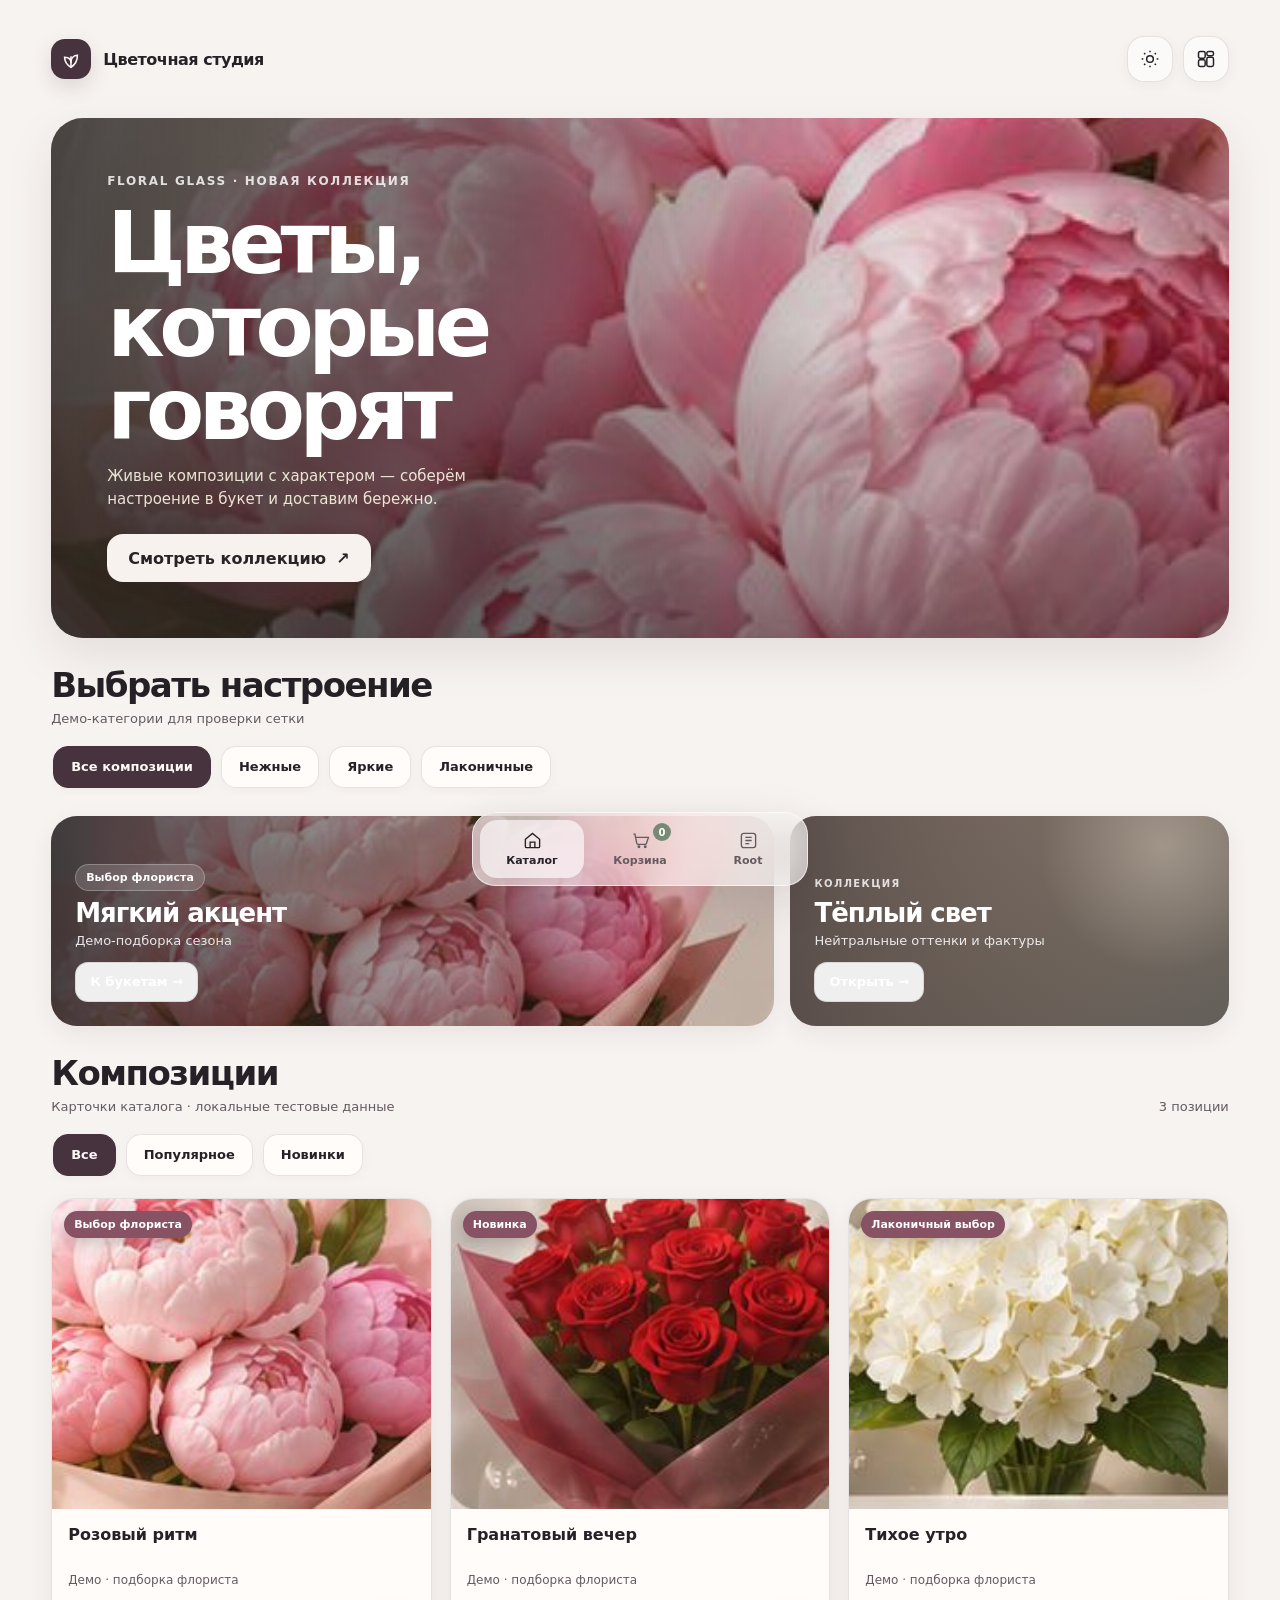
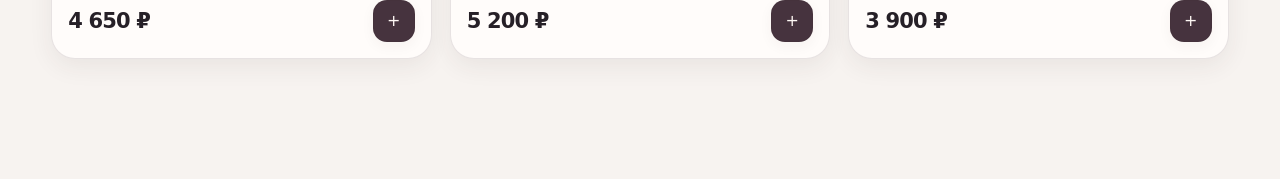
==== commit 377677f9: "Refine Floral Glass prototype visuals" ====
--- a/prototype/floral-glass/index.html
+++ b/prototype/floral-glass/index.html
@@ -32,7 +32,7 @@
 (()=>{'use strict';
 const products=[
 {id:'p1',name:'Розовый ритм',price:4650,category:'soft',label:'Выбор флориста',image:'assets/bouquet-rose.jpg',description:'Объёмная композиция с мягкими оттенками и живой фактурой. Демо-карточка для проверки длинных состояний и карточки товара.',options:['Стандарт','Расширенный'],filter:'popular'},
-{id:'p2',name:'Пудровый сезон',price:5200,category:'bright',label:'Новинка',image:'assets/bouquet-cream.jpg',description:'Собранный силуэт и тёплая палитра. Данные демонстрационные, бизнес-каталог не подключён.',options:['S','M','L'],filter:'new'},
+{id:'p2',name:'Гранатовый вечер',price:5200,category:'bright',label:'Новинка',image:'assets/bouquet-cream.jpg',description:'Глубокий цвет и выразительная форма. Данные демонстрационные, бизнес-каталог не подключён.',options:['S','M','L'],filter:'new'},
 {id:'p3',name:'Тихое утро',price:3900,category:'minimal',label:'Лаконичный выбор',image:'assets/bouquet-white.jpg',description:'Светлая композиция с чистой формой. Доступно несколько размеров для проверки зависимых вариантов.',options:['Компактный','Средний','Большой'],filter:'popular'}
 ];
 const cartKey='floral-glass-prototype-cart-v1',themeKey='floral-glass-prototype-theme-v1';
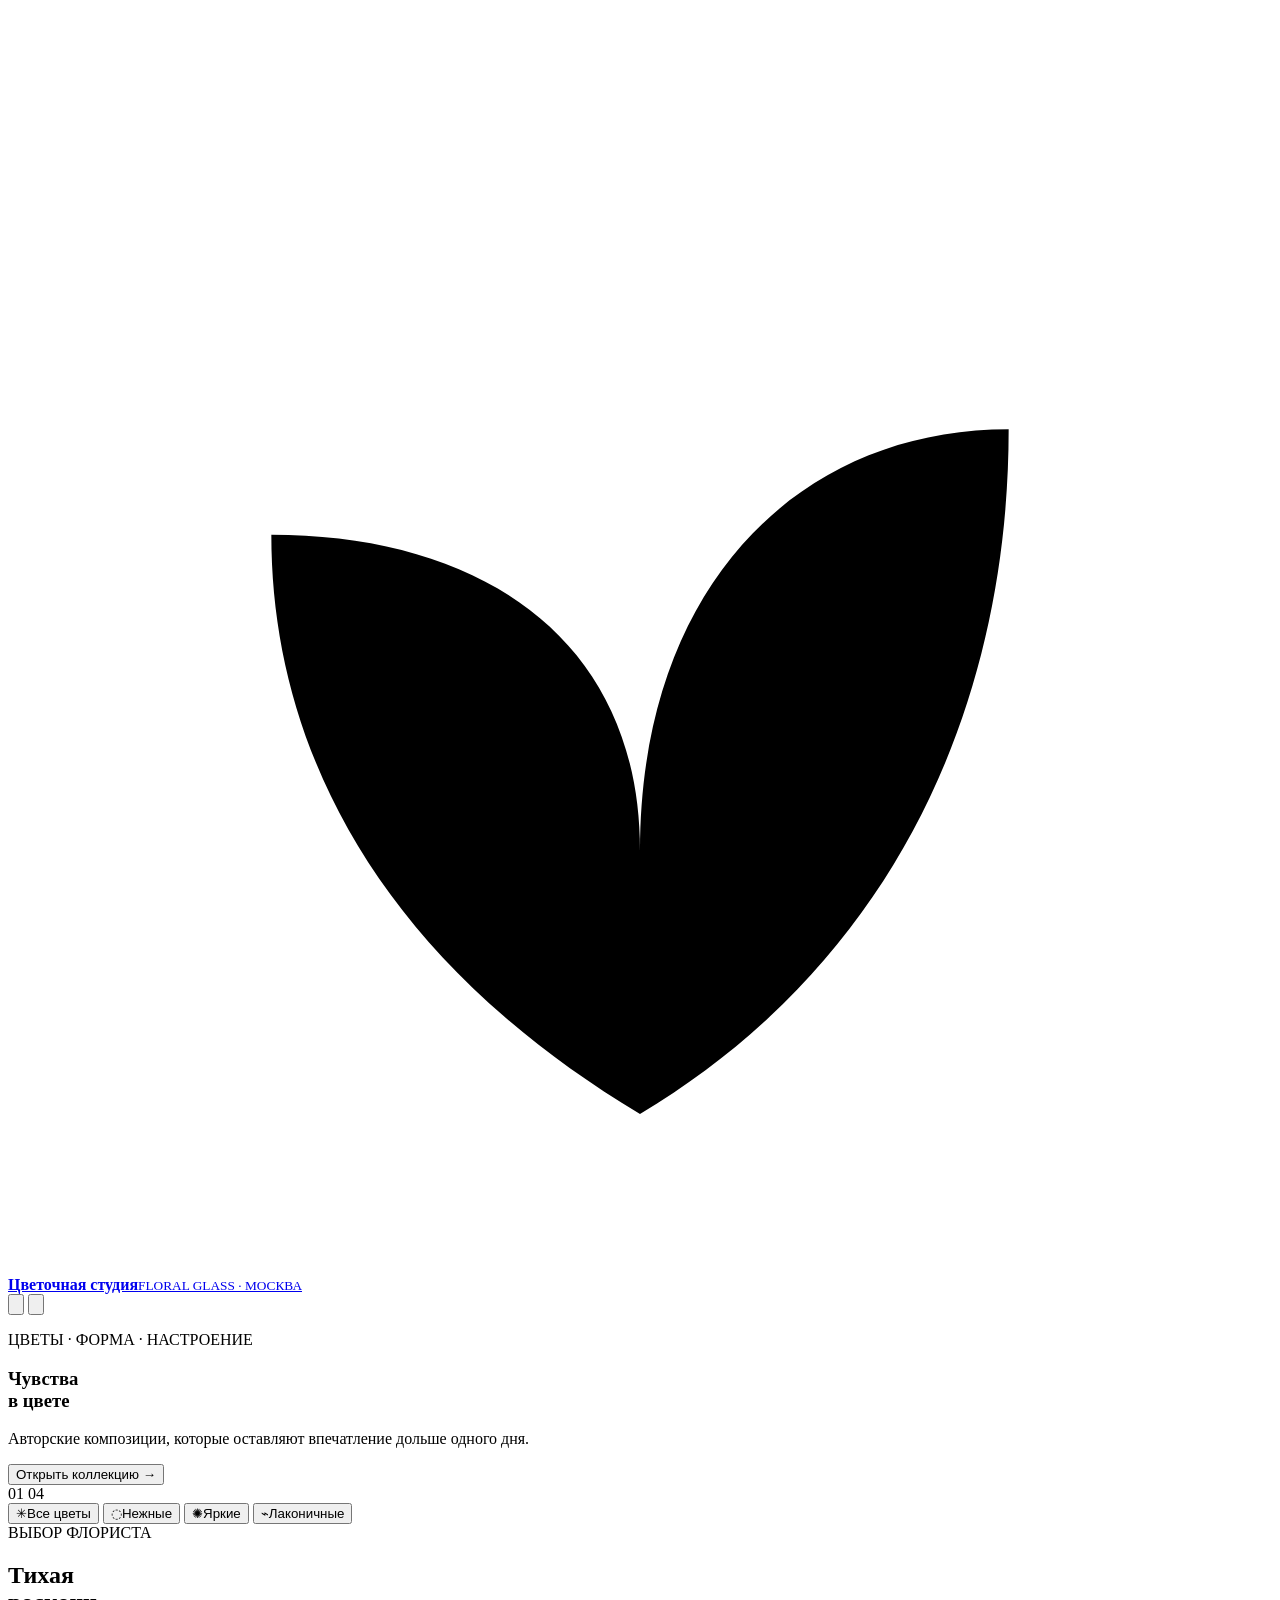
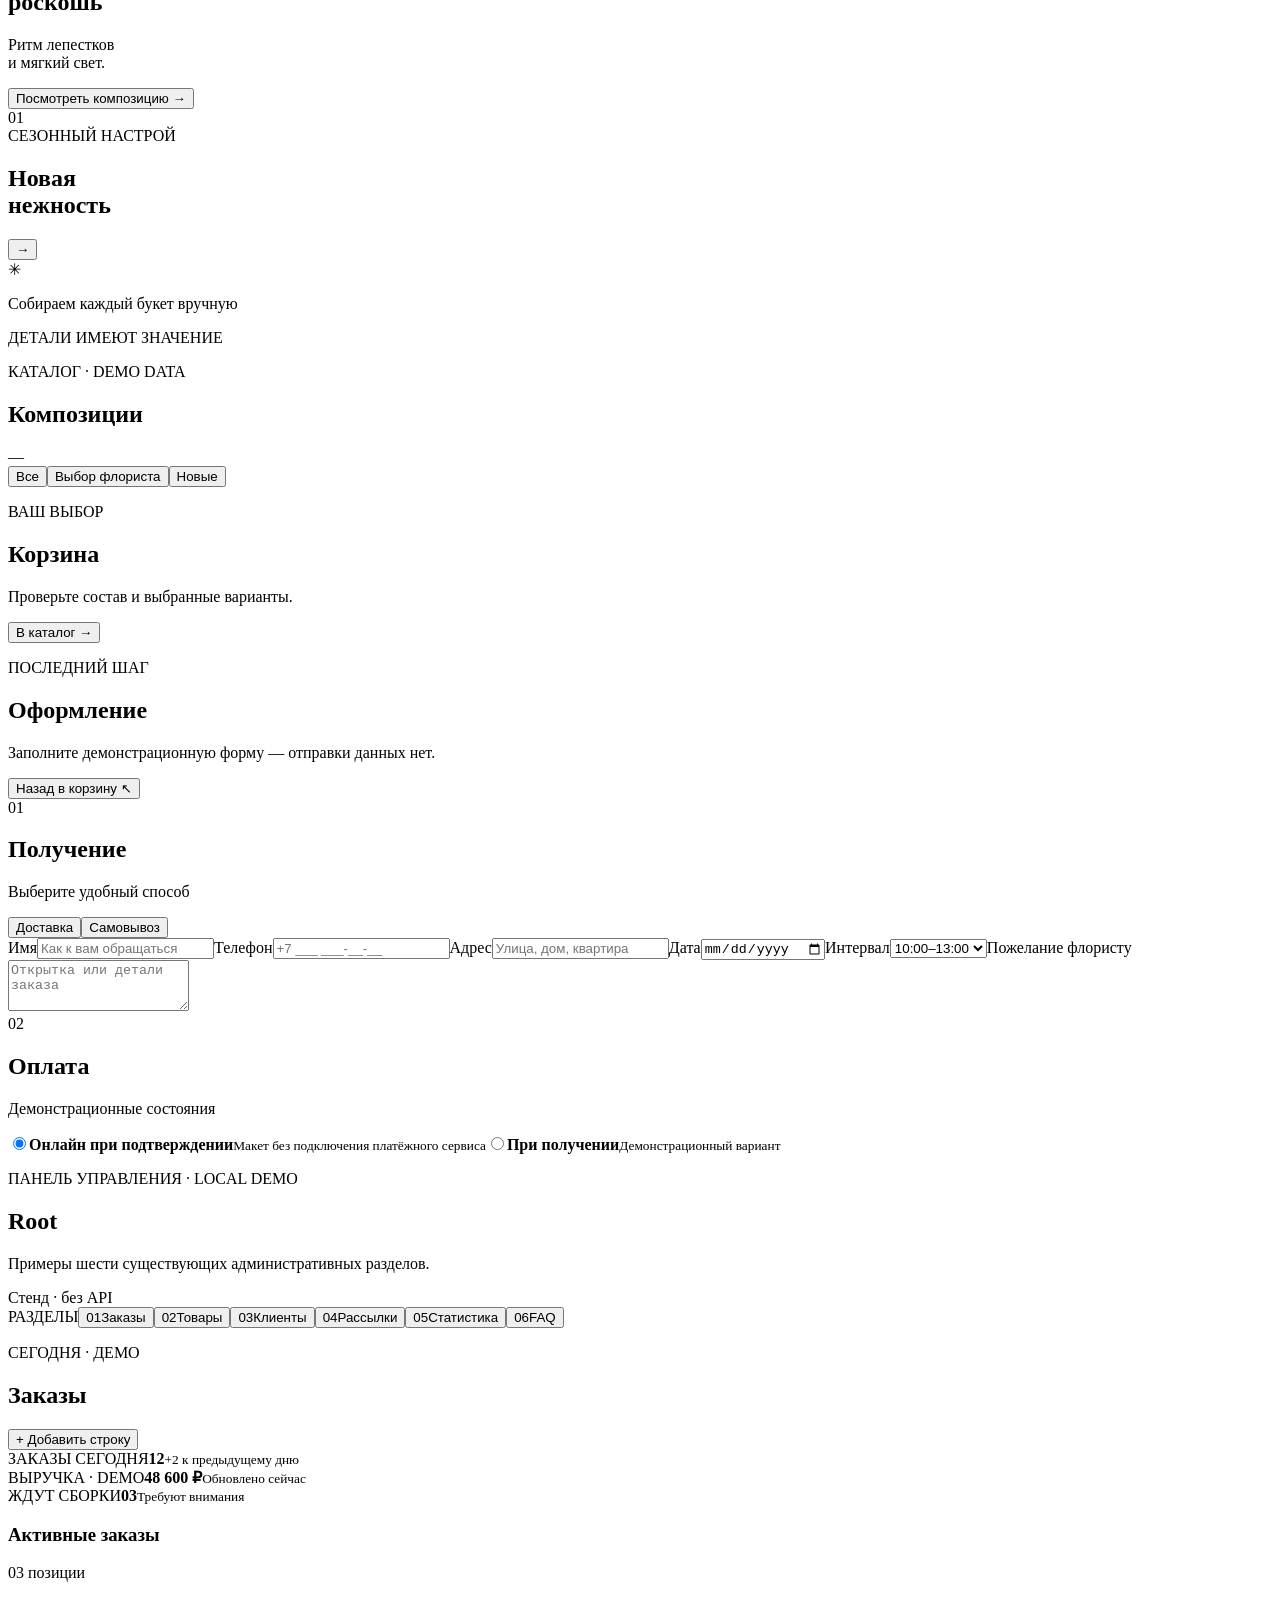
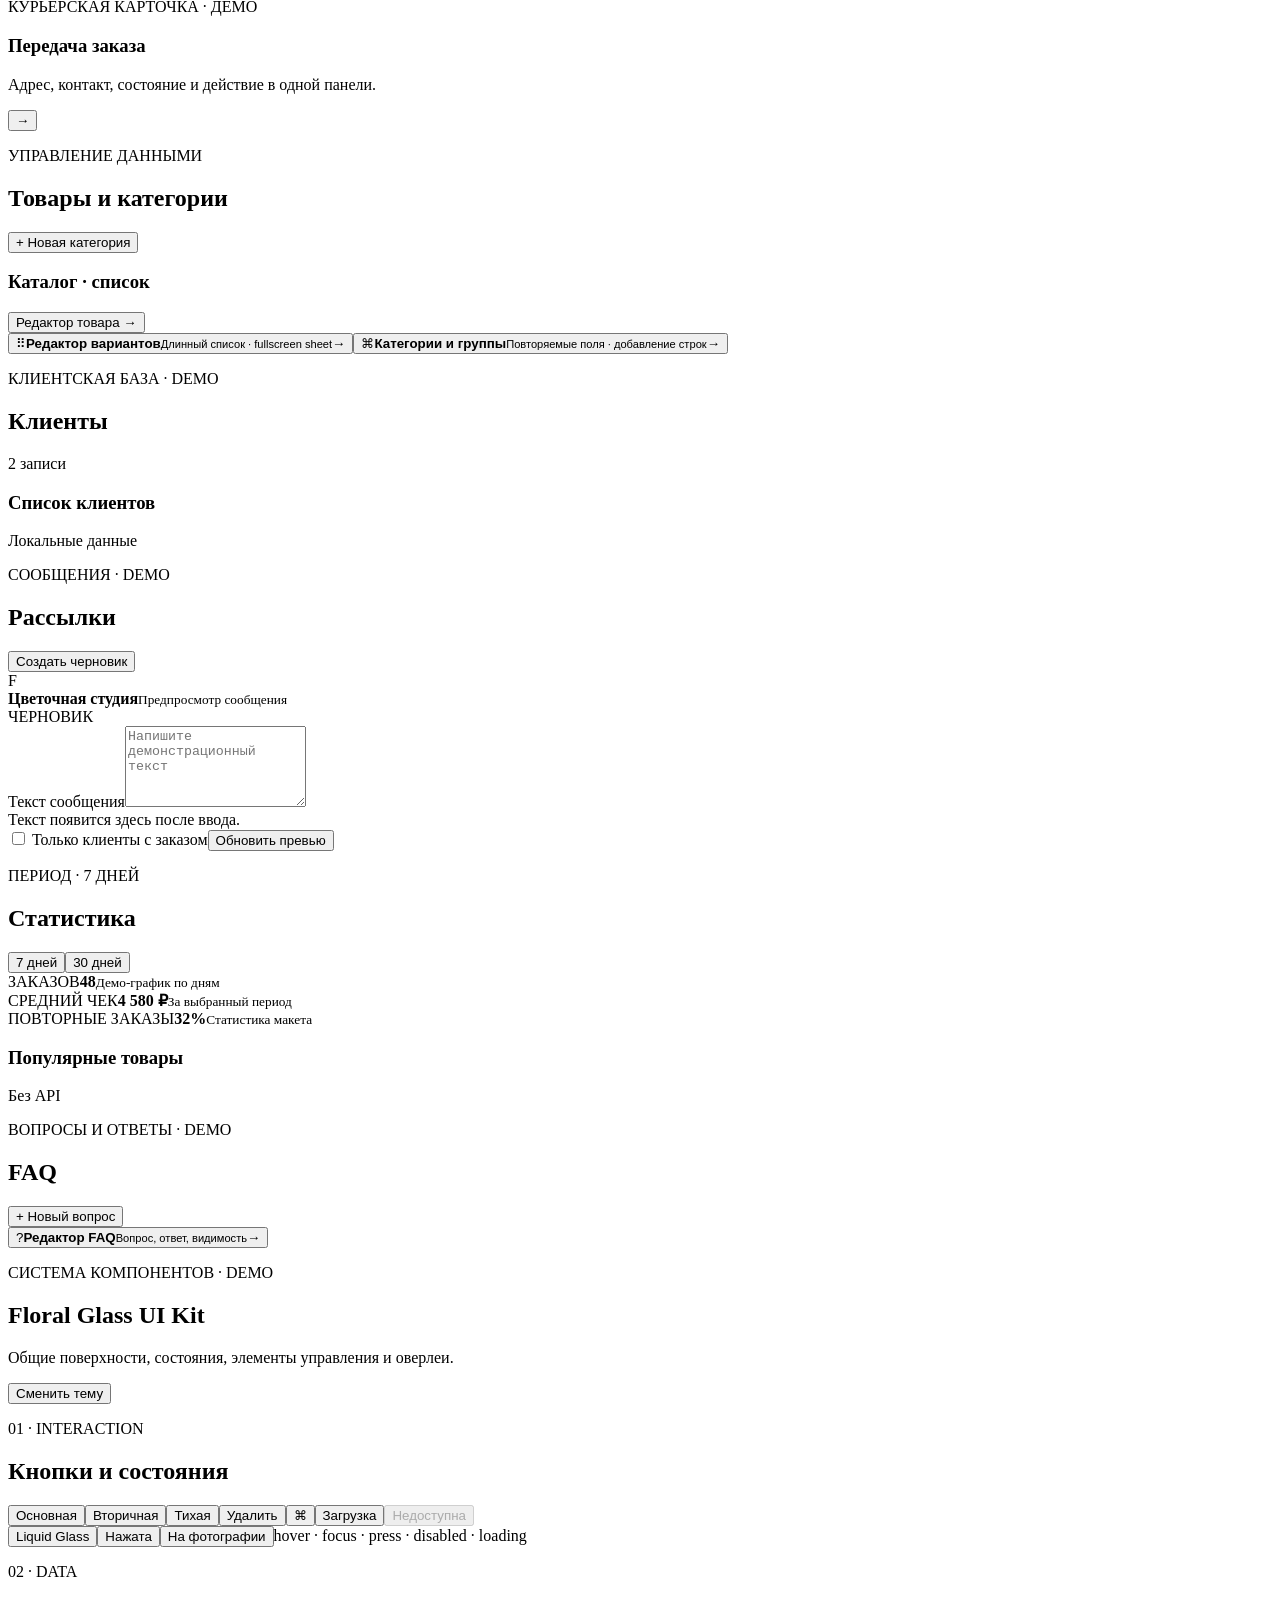
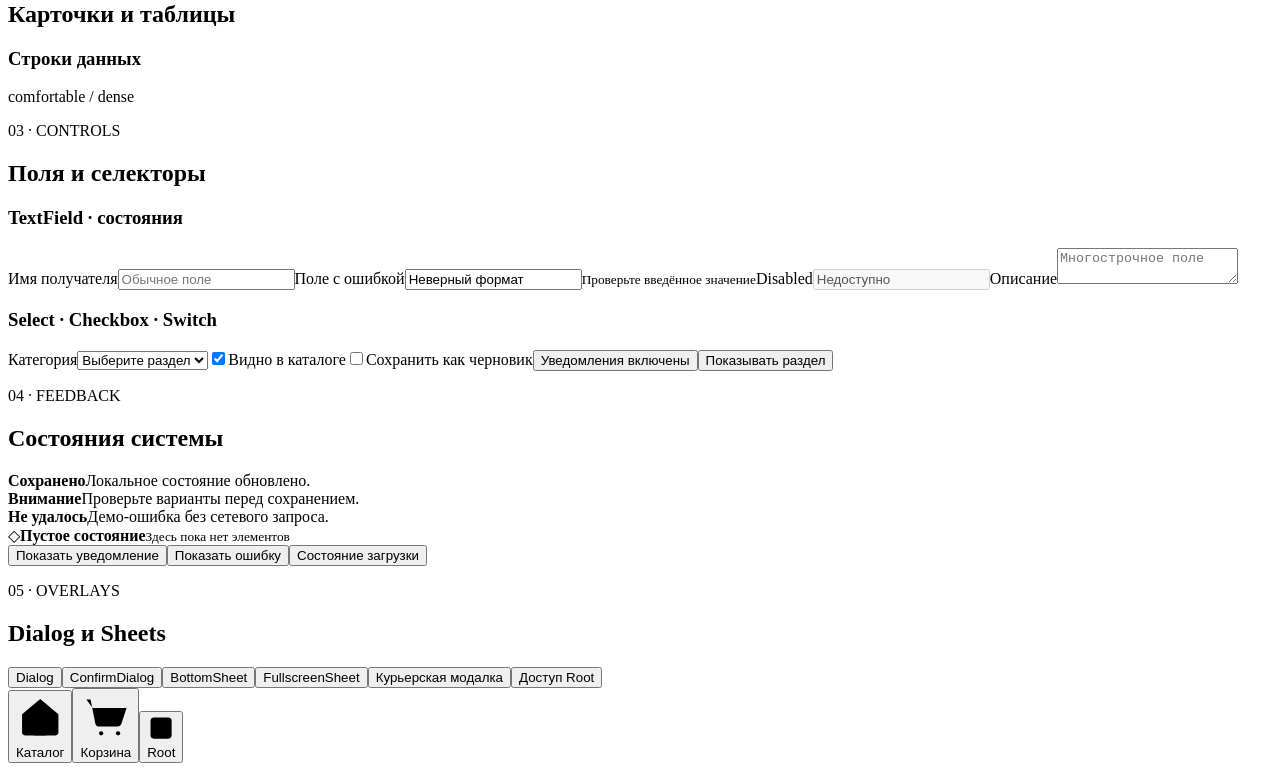
==== commit 35839adf: "Floral Glass: modular interactive prototype" ====
--- a/prototype/floral-glass/index.html
+++ b/prototype/floral-glass/index.html
@@ -1,62 +1,119 @@
 <!doctype html>
 <html lang="ru" data-theme="light">
 <head>
-<meta charset="utf-8">
-<meta name="viewport" content="width=device-width,initial-scale=1,viewport-fit=cover">
-<meta name="theme-color" content="#f7f3f0">
-<title>Floral Glass — автономный прототип</title>
-<style>
-:root{color-scheme:light;--bg:#f7f3f0;--surface:#fffcfa;--raised:#eee7e8;--ink:#262027;--muted:#655a60;--brand:#46333e;--brand-ink:#fff9f5;--botanical:#788975;--line:rgba(56,42,49,.12);--glass:rgba(255,255,255,.57);--shadow:0 18px 48px rgba(55,37,43,.1);--shadow-soft:0 8px 24px rgba(55,37,43,.07);--good:#466750;--danger:#9c3f4f;--focus:#72546a;font-family:Manrope,system-ui,-apple-system,"Segoe UI",sans-serif;font-synthesis:none;text-rendering:optimizeLegibility}*{box-sizing:border-box}html{scroll-behavior:smooth}body{margin:0;background:var(--bg);color:var(--ink);min-height:100dvh}.shell{max-width:1440px;margin:auto;padding:28px clamp(16px,4vw,60px) 120px}.topbar{height:62px;display:flex;align-items:center;justify-content:space-between;margin-bottom:28px}.brandmark{display:flex;gap:12px;align-items:center;font-size:16px;font-weight:700;letter-spacing:-.03em}.brandicon{width:40px;height:40px;border-radius:14px;background:var(--brand);color:var(--brand-ink);display:grid;place-items:center;box-shadow:0 8px 20px #49364126}.brandicon svg{width:22px}.actions{display:flex;gap:10px}.icon-btn,.btn,.chip,.nav-btn{font:inherit;color:inherit;border:1px solid var(--line);cursor:pointer;transition:transform .2s,background .2s,border-color .2s,box-shadow .2s}.icon-btn{width:46px;height:46px;border-radius:17px;background:var(--glass);display:grid;place-items:center;backdrop-filter:blur(18px);box-shadow:0 4px 14px #39292d0c}.icon-btn svg{width:20px;height:20px}.icon-btn:hover,.btn:hover,.chip:hover,.nav-btn:hover{transform:translateY(-2px)}:focus-visible{outline:3px solid var(--focus);outline-offset:3px}.screen{display:none;animation:rise .32s ease both}.screen.active{display:block}.hero{position:relative;min-height:410px;border-radius:32px;overflow:hidden;isolation:isolate;background:#b6a69d url("assets/hero.jpg") center 43%/cover no-repeat;box-shadow:var(--shadow);display:flex;align-items:flex-end;padding:clamp(24px,5vw,56px);margin-bottom:24px}.hero:before{content:"";position:absolute;inset:0;background:linear-gradient(90deg,rgba(25,22,22,.76) 0%,rgba(25,22,22,.48) 40%,rgba(25,22,22,.04) 78%),linear-gradient(0deg,rgba(20,19,18,.34),transparent 60%);z-index:-1}.hero-copy{max-width:590px;color:#fff}.eyebrow{font-size:12px;font-weight:700;letter-spacing:.14em;text-transform:uppercase;opacity:.82}.hero h1{font-size:clamp(2.45rem,7.5vw,5.3rem);line-height:.98;letter-spacing:-.065em;margin:14px 0 14px;font-weight:750;max-width:620px}.hero p{font-size:15px;line-height:1.5;max-width:380px;color:#fffde8e0;margin:0 0 24px}.btn{min-height:48px;border-radius:16px;padding:0 20px;font-weight:680;display:inline-flex;align-items:center;justify-content:center;gap:10px}.btn.primary{background:var(--brand);color:var(--brand-ink);border-color:transparent;box-shadow:0 8px 18px #34232d30}.hero .btn.primary{background:#f7f2ed;color:#2a2226}.btn.secondary{background:var(--surface)}.btn.quiet{background:transparent}.btn.danger{background:#fff0f1;color:var(--danger);border-color:#9c3f4f38}.btn.small{min-height:40px;border-radius:13px;padding:0 14px;font-size:13px}.section-head{display:flex;align-items:flex-end;justify-content:space-between;gap:16px;margin:30px 0 16px}.section-head h2,.screen-title{font-size:clamp(24px,4vw,34px);line-height:1.05;letter-spacing:-.045em;margin:0;font-weight:740}.section-head p,.subtle{color:var(--muted);font-size:13px;margin:7px 0 0}.category-row,.filter-row{display:flex;gap:10px;overflow:auto;scrollbar-width:none;padding:4px 2px 8px}.category-row::-webkit-scrollbar,.filter-row::-webkit-scrollbar{display:none}.chip{white-space:nowrap;min-height:42px;padding:0 17px;border-radius:15px;background:var(--surface);font-size:13px;font-weight:620;box-shadow:0 3px 12px #39292d08}.chip.active{background:var(--brand);color:var(--brand-ink);border-color:var(--brand)}.showcase{display:grid;grid-template-columns:1.65fr 1fr;gap:16px;margin:20px 0 30px}.feature-card{min-height:210px;border-radius:26px;overflow:hidden;position:relative;isolation:isolate;background:var(--raised) center/cover no-repeat;box-shadow:var(--shadow-soft);display:flex;align-items:flex-end;padding:24px;color:white}.feature-card:before{content:"";position:absolute;inset:0;background:linear-gradient(90deg,#18171ac9,#18171a23 82%);z-index:-1}.feature-card.featured{background-image:url("assets/bouquet-rose.jpg");background-position:center 47%}.feature-card.collection{background:linear-gradient(135deg,#c8b19f,#928476 55%,#68645e);color:#fff}.feature-card.collection:before{background:radial-gradient(circle at 85% 15%,#f5e8d755,transparent 30%),linear-gradient(100deg,#342c2dbb,#342c2d19)}.feature-card h3{font-size:26px;line-height:1.05;letter-spacing:-.04em;margin:9px 0 6px}.feature-card p{font-size:13px;opacity:.87;margin:0 0 14px}.feature-card .eyebrow{font-size:10px}.tag{display:inline-flex;align-items:center;padding:6px 10px;border-radius:999px;background:#ffffff29;border:1px solid #ffffff40;font-size:11px;font-weight:700;backdrop-filter:blur(10px)}.filter-row{margin:14px 0}.grid{display:grid;grid-template-columns:repeat(3,minmax(0,1fr));gap:18px}.product{min-width:0;border-radius:24px;background:var(--surface);border:1px solid var(--line);overflow:hidden;box-shadow:var(--shadow-soft);transition:transform .25s,box-shadow .25s;cursor:pointer}.product:hover{transform:translateY(-4px);box-shadow:var(--shadow)}.product-media{position:relative;aspect-ratio:1.22/1;overflow:hidden;background:var(--raised)}.product-media img{width:100%;height:100%;object-fit:cover;display:block;transition:transform .45s}.product:hover img{transform:scale(1.04)}.product-badge{position:absolute;left:12px;top:12px;color:#fff;background:#865264;border-radius:999px;padding:7px 10px;font-size:11px;font-weight:700;box-shadow:0 5px 15px #25151b37}.product-body{padding:16px}.product h3{font-size:16px;line-height:1.25;min-height:40px;margin:0 0 8px;letter-spacing:-.02em}.product-title{border:0;padding:0;background:transparent;color:inherit;font:inherit;text-align:left;cursor:pointer}.empty-grid{grid-column:1/-1}.empty-title{display:block;color:var(--ink);font-size:18px;margin-bottom:8px}.product-meta{font-size:12px;color:var(--muted);margin-bottom:13px}.product-bottom{display:flex;align-items:center;justify-content:space-between;gap:10px}.price{font-size:21px;font-weight:760;letter-spacing:-.04em;font-variant-numeric:tabular-nums;white-space:nowrap}.price small{font-size:12px;font-weight:600;letter-spacing:0;color:var(--muted)}.product-bottom .icon-btn{width:42px;height:42px;border-radius:14px;background:var(--brand);color:var(--brand-ink)}.empty-state{padding:42px 20px;border:1px dashed var(--line);border-radius:24px;text-align:center;color:var(--muted);background:var(--surface)}.page-head{display:flex;align-items:flex-end;justify-content:space-between;gap:14px;margin:12px 0 24px}.cart-layout{display:grid;grid-template-columns:minmax(0,1.55fr) minmax(280px,.85fr);gap:24px}.cart-list{display:grid;gap:12px}.cart-row{display:grid;grid-template-columns:112px minmax(0,1fr) auto;gap:16px;align-items:center;padding:12px;border-radius:22px;background:var(--surface);border:1px solid var(--line)}.cart-row img{width:112px;aspect-ratio:1.15;object-fit:cover;border-radius:15px}.cart-row h3{font-size:15px;margin:0 0 6px}.cart-row .subtle{margin:0}.stepper{display:inline-flex;align-items:center;border:1px solid var(--line);background:var(--bg);border-radius:12px;height:38px;overflow:hidden}.stepper button{border:0;background:transparent;color:inherit;width:36px;height:38px;font-size:18px;cursor:pointer}.stepper span{min-width:24px;text-align:center;font-variant-numeric:tabular-nums}.summary{position:sticky;top:20px;align-self:start;padding:22px;border-radius:24px;background:var(--surface);border:1px solid var(--line);box-shadow:var(--shadow-soft)}.summary h3{font-size:19px;margin:0 0 18px}.summary-line{display:flex;justify-content:space-between;gap:16px;color:var(--muted);font-size:14px;padding:9px 0}.summary-total{display:flex;justify-content:space-between;align-items:center;font-weight:730;font-size:16px;border-top:1px solid var(--line);padding:17px 0;margin-top:7px}.summary .btn{width:100%;margin-top:8px}.summary-note{font-size:12px;line-height:1.5;color:var(--muted);margin:13px 0 0}.checkout-grid{display:grid;grid-template-columns:minmax(0,1.2fr) minmax(280px,.8fr);gap:24px}.form-card{background:var(--surface);border:1px solid var(--line);border-radius:24px;padding:22px;margin-bottom:14px}.form-card h3{font-size:17px;margin:0 0 16px}.segmented{display:flex;padding:5px;border-radius:16px;background:var(--bg);gap:4px;margin-bottom:18px}.segmented button{flex:1;min-height:42px;border:0;border-radius:12px;background:transparent;color:var(--muted);font:inherit;font-size:13px;font-weight:650;cursor:pointer}.segmented button.active{background:var(--surface);color:var(--ink);box-shadow:var(--shadow-soft)}.field-grid{display:grid;grid-template-columns:1fr 1fr;gap:12px}.field{display:grid;gap:7px;margin-bottom:12px}.field label{font-size:12px;font-weight:650;color:var(--muted)}.field input,.field textarea,.field select{width:100%;min-height:46px;padding:11px 13px;border-radius:13px;border:1px solid var(--line);background:var(--bg);color:var(--ink);font:inherit;font-size:14px}.field textarea{min-height:90px;resize:vertical}.field.full{grid-column:1/-1}.radio-card{display:flex;align-items:center;gap:11px;padding:12px 14px;border:1px solid var(--line);border-radius:14px;background:var(--bg);font-size:13px}.radio-card input{accent-color:var(--brand)}.root-layout{display:grid;grid-template-columns:230px minmax(0,1fr);gap:22px}.root-side{border-radius:24px;padding:14px;background:var(--surface);border:1px solid var(--line);align-self:start;position:sticky;top:16px}.root-side h3{margin:5px 10px 14px;font-size:13px;color:var(--muted);text-transform:uppercase;letter-spacing:.09em}.root-tab{width:100%;display:flex;align-items:center;gap:11px;padding:12px;border:0;border-radius:13px;background:transparent;color:var(--muted);font:inherit;text-align:left;font-size:13px;font-weight:620;cursor:pointer}.root-tab.active{background:var(--raised);color:var(--ink)}.root-content{min-width:0}.root-panel{display:none}.root-panel.active{display:block}.kpis{display:grid;grid-template-columns:repeat(3,minmax(0,1fr));gap:12px;margin:18px 0}.kpi{background:var(--surface);border:1px solid var(--line);border-radius:19px;padding:17px}.kpi span{font-size:11px;color:var(--muted)}.kpi strong{display:block;font-size:25px;margin-top:8px;letter-spacing:-.045em}.admin-card{border:1px solid var(--line);background:var(--surface);border-radius:20px;overflow:hidden;margin-bottom:14px}.admin-head{padding:16px 18px;border-bottom:1px solid var(--line);display:flex;justify-content:space-between;align-items:center;gap:12px}.admin-head h3{margin:0;font-size:15px}.admin-row{display:grid;grid-template-columns:1.1fr 1fr .8fr auto;gap:12px;align-items:center;padding:15px 18px;border-bottom:1px solid var(--line);font-size:13px}.admin-row:last-child{border-bottom:0}.status{display:inline-flex;width:max-content;align-items:center;padding:6px 9px;border-radius:999px;background:#e7efe8;color:#3f6348;font-size:11px;font-weight:700}.status.pending{background:#f5ead9;color:#795831}.table-label{font-size:11px;color:var(--muted)}.kit-grid{display:grid;grid-template-columns:repeat(2,minmax(0,1fr));gap:14px;margin-top:22px}.kit-card{padding:20px;border:1px solid var(--line);background:var(--surface);border-radius:22px}.kit-card h3{font-size:15px;margin:0 0 15px}.kit-line{display:flex;flex-wrap:wrap;align-items:center;gap:9px}.kit-field{height:44px;padding:0 12px;min-width:170px;border-radius:13px;border:1px solid var(--line);background:var(--bg);color:var(--muted);display:flex;align-items:center;font-size:13px}.glass-dock{position:fixed;z-index:8;left:50%;bottom:max(14px,env(safe-area-inset-bottom));transform:translateX(-50%);display:flex;gap:4px;padding:7px;border:1px solid #ffffffa8;border-radius:23px;background:var(--glass);backdrop-filter:blur(24px) saturate(1.3);box-shadow:0 12px 45px #34232d21;max-width:calc(100vw - 28px)}.nav-btn{position:relative;min-width:104px;min-height:58px;padding:7px 16px;border:0;border-radius:17px;background:transparent;display:flex;align-items:center;justify-content:center;flex-direction:column;gap:4px;font-size:11px;color:var(--muted);font-weight:650}.nav-btn svg{width:19px;height:19px}.nav-btn.active{background:#ffffff9c;color:var(--ink);box-shadow:0 3px 14px #39292d12}.nav-btn .count{position:absolute;top:3px;right:21px;min-width:18px;height:18px;border-radius:50%;padding:2px 5px;display:grid;place-items:center;background:var(--botanical);color:white;font-size:10px}.kit-trigger{position:fixed;z-index:7;right:20px;bottom:26px}.toast{position:fixed;z-index:30;left:50%;bottom:100px;transform:translate(-50%,15px);background:var(--ink);color:var(--surface);padding:12px 17px;border-radius:14px;box-shadow:var(--shadow);font-size:13px;opacity:0;pointer-events:none;transition:.25s}.toast.show{opacity:1;transform:translate(-50%,0)}dialog{padding:0;border:1px solid var(--line);border-radius:28px;background:var(--surface);color:var(--ink);box-shadow:0 30px 100px #160d14a0;width:min(520px,calc(100vw - 26px));max-height:min(90dvh,900px);overflow:auto}dialog::backdrop{background:#1c1720a6;backdrop-filter:blur(5px)}.dialog-head{display:flex;justify-content:space-between;align-items:center;padding:17px 20px;border-bottom:1px solid var(--line)}.dialog-head h2{font-size:17px;margin:0}.dialog-body{padding:20px}.detail-media{width:100%;aspect-ratio:1.15;object-fit:cover;border-radius:20px}.detail-title{font-size:27px;letter-spacing:-.045em;margin:17px 0 6px}.detail-copy{color:var(--muted);font-size:14px;line-height:1.5}.option-label{font-size:12px;font-weight:680;margin:18px 0 9px}.option-chips{display:flex;gap:8px;flex-wrap:wrap}.option-chip{padding:10px 12px;border:1px solid var(--line);border-radius:13px;background:var(--bg);font:inherit;font-size:12px;cursor:pointer}.option-chip.active{border-color:var(--brand);box-shadow:inset 0 0 0 1px var(--brand)}.dialog-footer{padding:0 20px 20px;display:flex;justify-content:space-between;align-items:center;gap:14px}.dialog-footer .btn{flex:1}.kit-drawer{width:min(740px,calc(100vw - 20px))}.kit-drawer .dialog-body{padding:20px}.theme-dark{color-scheme:dark;--bg:#101014;--surface:#1c1b21;--raised:#28252b;--ink:#f8f3f1;--muted:#ccc1c6;--brand:#e7c4cb;--brand-ink:#261d22;--botanical:#819486;--line:rgba(255,240,242,.16);--glass:rgba(247,229,232,.1);--shadow:0 18px 48px rgba(0,0,0,.35);--shadow-soft:0 8px 24px rgba(0,0,0,.23);--good:#9bc7a3;--danger:#f09ba6;--focus:#efd5e0}.theme-dark .hero:before{background:linear-gradient(90deg,rgba(12,12,15,.86),rgba(12,12,15,.57) 40%,rgba(12,12,15,.08) 78%),linear-gradient(0deg,rgba(12,12,15,.48),transparent 62%)}.theme-dark .product-badge{background:#a15d72}.theme-dark .status{background:#26362b;color:#a8d5af}.theme-dark .status.pending{background:#413523;color:#eccd9c}.theme-dark .glass-dock{border-color:#ffffff25}.theme-dark .nav-btn.active{background:#ffffff17}.theme-dark .hero .btn.primary{background:#f4e8e8;color:#2a2226}.theme-dark .btn.danger{background:#492b32;color:#ffdce0}.demo-tag,.sample-tag{background:var(--botanical);color:#fff;border:0}.sample-tag{background:#865264}.root-section-head{margin-top:0}.kit-intro{margin-top:0}.kit-thumb{width:74px;height:74px;object-fit:cover;border-radius:15px}.surface-sample{padding:16px 20px;border-radius:16px;background:var(--raised)}.glass-sample{background:var(--glass);backdrop-filter:blur(14px);border:1px solid var(--line)}
-@keyframes rise{from{opacity:0;transform:translateY(7px)}to{opacity:1;transform:translateY(0)}}@media(prefers-reduced-motion:reduce){*,*::before,*::after{scroll-behavior:auto!important;animation-duration:.01ms!important;transition-duration:.01ms!important}}@media(prefers-contrast:more){:root{--line:rgba(35,22,28,.35)}.theme-dark{--line:rgba(255,240,242,.4)}.chip,.icon-btn,.btn,.nav-btn{border-width:2px}}@media(max-width:850px){.grid{grid-template-columns:repeat(2,minmax(0,1fr));gap:12px}.showcase{grid-template-columns:1fr 1fr}.feature-card{min-height:185px}.root-layout{grid-template-columns:1fr}.root-side{position:static;display:flex;overflow:auto;gap:5px}.root-side h3{display:none}.root-tab{white-space:nowrap;width:auto}.cart-layout,.checkout-grid{grid-template-columns:1fr}.summary{position:static}.kit-trigger{right:14px;bottom:100px}}@media(max-width:600px){.shell{padding:14px 16px 112px}.topbar{height:50px;margin-bottom:17px}.brandicon{width:37px;height:37px}.hero{min-height:390px;border-radius:27px;padding:23px;background-position:59% center}.hero:before{background:linear-gradient(0deg,rgba(18,17,18,.83),rgba(18,17,18,.12) 78%)}.hero h1{font-size:clamp(2.4rem,11vw,3.5rem);max-width:370px}.hero p{font-size:14px;max-width:320px}.showcase{grid-template-columns:1fr;gap:12px;margin-top:17px}.feature-card{min-height:185px}.feature-card.collection{min-height:135px}.grid{grid-template-columns:repeat(2,minmax(0,1fr));gap:10px}.product{border-radius:19px}.product-media{aspect-ratio:.92/1}.product-body{padding:11px}.product h3{font-size:14px;min-height:36px}.product-meta{font-size:11px;margin-bottom:10px}.price{font-size:18px}.product-bottom .icon-btn{width:38px;height:38px}.section-head{margin:23px 0 13px}.section-head h2,.screen-title{font-size:27px}.nav-btn{min-width:82px;min-height:55px;padding:6px 10px;font-size:10px}.glass-dock{bottom:max(9px,env(safe-area-inset-bottom));gap:0;padding:5px;border-radius:20px}.nav-btn .count{right:11px}.cart-row{grid-template-columns:82px minmax(0,1fr);gap:11px}.cart-row img{width:82px}.cart-row .cart-price{grid-column:2;display:flex;justify-content:space-between;align-items:center}.field-grid{grid-template-columns:1fr}.kpis{grid-template-columns:1fr 1fr}.kpi:last-child{grid-column:1/-1}.admin-row{grid-template-columns:1fr auto;gap:6px 12px}.admin-row>*:nth-child(3){grid-column:1}.admin-row>*:nth-child(4){grid-column:2;grid-row:1/3}.kit-grid{grid-template-columns:1fr}.page-head{align-items:flex-start;flex-direction:column}.kit-trigger{bottom:88px}.dialog-footer{align-items:stretch;flex-direction:column}.dialog-footer .btn{width:100%}}
-@media(max-width:349px){.grid{grid-template-columns:1fr}.product-media{aspect-ratio:1.2/1}.nav-btn{min-width:68px;padding-inline:7px}.nav-btn span.label{font-size:9px}.hero{min-height:360px}.showcase .feature-card{min-height:170px}}
-</style>
+  <meta charset="utf-8">
+  <meta name="viewport" content="width=device-width, initial-scale=1, viewport-fit=cover">
+  <meta name="theme-color" content="#f7f3f0">
+  <meta name="color-scheme" content="light dark">
+  <title>Floral Glass — автономный интерактивный прототип</title>
+  <link rel="stylesheet" href="styles/tokens.css">
+  <link rel="stylesheet" href="styles/components.css">
+  <link rel="stylesheet" href="styles/layout.css">
+  <link rel="stylesheet" href="styles/motion.css">
+  <script type="module" src="js/app.js"></script>
 </head>
 <body>
-<div class="shell">
-<header class="topbar"><div class="brandmark"><span class="brandicon" aria-hidden="true"><svg viewBox="0 0 24 24" fill="none" stroke="currentColor" stroke-width="1.7"><path d="M12 21c-5-3-7-7-7-11 4 0 7 2 7 6 0-5 3-8 7-8 0 5-2 10-7 13Z"/><path d="M12 21V9"/></svg></span><span>Цветочная студия</span></div><div class="actions"><button class="icon-btn" id="themeToggle" aria-label="Переключить тему" title="Светлая / тёмная тема"><svg viewBox="0 0 24 24" fill="none" stroke="currentColor" stroke-width="1.8"><circle cx="12" cy="12" r="4"/><path d="M12 2v2m0 16v2M4.93 4.93l1.42 1.42m11.3 11.3 1.42 1.42M2 12h2m16 0h2M4.93 19.07l1.42-1.42m11.3-11.3 1.42-1.42"/></svg></button><button class="icon-btn" id="kitTop" aria-label="Открыть UI Kit" title="UI Kit"><svg viewBox="0 0 24 24" fill="none" stroke="currentColor" stroke-width="1.8"><rect x="3" y="3" width="8" height="8" rx="2"/><rect x="13" y="3" width="8" height="5" rx="2"/><rect x="13" y="10" width="8" height="11" rx="2"/><rect x="3" y="13" width="8" height="8" rx="2"/></svg></button></div></header>
-<main>
-<section class="screen active" id="catalogScreen" aria-labelledby="catalogTitle"><div class="hero"><div class="hero-copy"><div class="eyebrow">Floral Glass · новая коллекция</div><h1 id="catalogTitle">Цветы,<br>которые говорят</h1><p>Живые композиции с характером — соберём настроение в букет и доставим бережно.</p><button class="btn primary" id="browseBtn">Смотреть коллекцию <span aria-hidden="true">↗</span></button></div></div>
-<div class="section-head"><div><h2>Выбрать настроение</h2><p>Демо-категории для проверки сетки</p></div></div><div class="category-row" id="categories"><button class="chip active" data-cat="all">Все композиции</button><button class="chip" data-cat="soft">Нежные</button><button class="chip" data-cat="bright">Яркие</button><button class="chip" data-cat="minimal">Лаконичные</button></div>
-<div class="showcase"><article class="feature-card featured"><div><span class="tag">Выбор флориста</span><h3>Мягкий акцент</h3><p>Демо-подборка сезона</p><button class="btn small" data-scroll-products>К букетам →</button></div></article><article class="feature-card collection"><div><span class="eyebrow">Коллекция</span><h3>Тёплый свет</h3><p>Нейтральные оттенки и фактуры</p><button class="btn small" data-scroll-products>Открыть →</button></div></article></div>
-<div class="section-head" id="productSection"><div><h2>Композиции</h2><p>Карточки каталога · локальные тестовые данные</p></div><span class="subtle" id="resultCount">3 позиции</span></div><div class="filter-row" id="filters"><button class="chip active" data-filter="all">Все</button><button class="chip" data-filter="popular">Популярное</button><button class="chip" data-filter="new">Новинки</button></div><div class="grid" id="productGrid"></div></section>
-<section class="screen" id="cartScreen" aria-labelledby="cartTitle"><div class="page-head"><div><h1 class="screen-title" id="cartTitle">Корзина</h1><p class="subtle">Позиции и параметры заказа</p></div><button class="btn quiet small" id="backCatalog">← В каталог</button></div><div class="cart-layout"><div class="cart-list" id="cartList"></div><aside class="summary" id="cartSummary"></aside></div></section>
-<section class="screen" id="checkoutScreen" aria-labelledby="checkoutTitle"><div class="page-head"><div><h1 class="screen-title" id="checkoutTitle">Оформление</h1><p class="subtle">Локальная демонстрация формы, без отправки данных</p></div><button class="btn quiet small" data-go="cart">← Корзина</button></div><div class="checkout-grid"><div><section class="form-card"><h3>Как получить заказ</h3><div class="segmented" id="deliveryMode"><button class="active" data-mode="delivery">Доставка</button><button data-mode="pickup">Самовывоз</button></div><div class="field-grid"><div class="field"><label for="name">Имя</label><input id="name" autocomplete="name" placeholder="Как к вам обращаться"></div><div class="field"><label for="phone">Телефон</label><input id="phone" autocomplete="tel" placeholder="+7 ___ ___-__-__"></div><div class="field full" id="addressField"><label for="address">Адрес доставки</label><input id="address" autocomplete="street-address" placeholder="Улица, дом, квартира"></div><div class="field"><label for="date">Дата</label><input type="date" id="date"></div><div class="field"><label for="time">Интервал</label><select id="time"><option>10:00–13:00</option><option>13:00–16:00</option><option>16:00–19:00</option></select></div><div class="field full"><label for="comment">Пожелание флористу</label><textarea id="comment" placeholder="Подпись к открытке или детали заказа"></textarea></div></div></section><section class="form-card"><h3>Оплата</h3><label class="radio-card"><input type="radio" checked name="payment"> Онлайн при подтверждении заказа</label></section></div><aside class="summary" id="checkoutSummary"></aside></div></section>
-<section class="screen" id="rootScreen" aria-labelledby="rootTitle"><div class="page-head"><div><h1 class="screen-title" id="rootTitle">Root · управление</h1><p class="subtle">Отдельная демо-панель · без доступа к API</p></div><span class="tag demo-tag">DEMO DATA</span></div><div class="root-layout"><aside class="root-side"><h3>Разделы</h3><button class="root-tab active" data-root="overview">◫　Обзор</button><button class="root-tab" data-root="orders">▤　Заказы</button><button class="root-tab" data-root="products">▧　Товары</button><button class="root-tab" data-root="clients">♙　Клиенты</button><button class="root-tab" data-root="stats">⌁　Статистика</button></aside><div class="root-content"><div class="root-panel active" data-panel="overview"><div class="section-head root-section-head"><div><h2>Сводка</h2><p>Визуальная проверка плотных компонентов</p></div></div><div class="kpis"><div class="kpi"><span>Заказы сегодня</span><strong>12</strong></div><div class="kpi"><span>Выручка · демо</span><strong>48 600 ₽</strong></div><div class="kpi"><span>Ожидают сборки</span><strong>3</strong></div></div><div class="admin-card"><div class="admin-head"><h3>Последние заказы</h3><button class="btn small secondary" data-root-link="orders">Все заказы →</button></div><div class="admin-row"><strong>#FG-2048</strong><span>Сегодня, 14:20</span><span class="status">Подтверждён</span><strong>4 650 ₽</strong></div><div class="admin-row"><strong>#FG-2047</strong><span>Сегодня, 13:05</span><span class="status pending">Собирается</span><strong>5 200 ₽</strong></div></div></div><div class="root-panel" data-panel="orders"><div class="section-head root-section-head"><div><h2>Заказы</h2><p>Статусы и суммы сгруппированы для быстрого просмотра</p></div></div><div class="admin-card"><div class="admin-head"><h3>Активные · 3</h3><button class="btn small secondary" id="addOrder">+ Демо-заказ</button></div><div id="ordersRows"><div class="admin-row"><strong>#FG-2048</strong><span>Получатель · Анна</span><span class="status">Подтверждён</span><strong>4 650 ₽</strong></div><div class="admin-row"><strong>#FG-2047</strong><span>Получатель · Ирина</span><span class="status pending">Собирается</span><strong>5 200 ₽</strong></div><div class="admin-row"><strong>#FG-2046</strong><span>Получатель · Мария</span><span class="status">Готов</span><strong>3 900 ₽</strong></div></div></div></div><div class="root-panel" data-panel="products"><div class="section-head root-section-head"><div><h2>Товары</h2><p>Демо-список с повторяемыми строками</p></div><button class="btn small primary" id="addProduct">+ Создать</button></div><div class="admin-card" id="adminProducts"><div class="admin-row"><strong>Розовый ритм</strong><span>Нежные</span><span class="status">В наличии</span><strong>4 650 ₽</strong></div><div class="admin-row"><strong>Тихое утро</strong><span>Лаконичные</span><span class="status">В наличии</span><strong>3 900 ₽</strong></div></div></div><div class="root-panel" data-panel="clients"><div class="section-head root-section-head"><div><h2>Клиенты</h2><p>Читаемые строки при разной длине данных</p></div></div><div class="admin-card"><div class="admin-row"><strong>Анна Смирнова</strong><span>Заказов: 4</span><span class="status">Постоянный клиент</span><strong>Последний · сегодня</strong></div><div class="admin-row"><strong>Екатерина</strong><span>Заказов: 1</span><span class="status pending">Новый</span><strong>Последний · 12 ноя</strong></div></div></div><div class="root-panel" data-panel="stats"><div class="section-head root-section-head"><div><h2>Статистика</h2><p>Пример карточек метрик в светлой и тёмной теме</p></div></div><div class="kpis"><div class="kpi"><span>Средний чек</span><strong>4 580 ₽</strong></div><div class="kpi"><span>Конверсия</span><strong>6,8%</strong></div><div class="kpi"><span>Повторные</span><strong>32%</strong></div></div><div class="admin-card"><div class="admin-head"><h3>Популярные позиции</h3><span class="table-label">за 7 дней</span></div><div class="admin-row"><strong>Розовый ритм</strong><span>18 заказов</span><span class="status">↑ 12%</span><strong>1 место</strong></div><div class="admin-row"><strong>Тихое утро</strong><span>11 заказов</span><span class="status">↑ 4%</span><strong>2 место</strong></div></div></div></div></div></section>
-</main>
-</div>
-<nav class="glass-dock" aria-label="Навигация прототипа"><button class="nav-btn active" data-screen="catalog"><svg viewBox="0 0 24 24" fill="none" stroke="currentColor" stroke-width="1.7"><path d="M3 10.5 12 3l9 7.5v9a1.5 1.5 0 0 1-1.5 1.5h-15A1.5 1.5 0 0 1 3 19.5z"/><path d="M9 21v-7h6v7"/></svg><span class="label">Каталог</span></button><button class="nav-btn" data-screen="cart"><svg viewBox="0 0 24 24" fill="none" stroke="currentColor" stroke-width="1.7"><path d="M3 4h2l2.2 11.2a2 2 0 0 0 2 1.6h8.5a2 2 0 0 0 1.9-1.4L22 8H6"/><circle cx="10" cy="20" r="1"/><circle cx="18" cy="20" r="1"/></svg><span class="label">Корзина</span><span class="count" id="cartCount" hidden>0</span></button><button class="nav-btn" data-screen="root"><svg viewBox="0 0 24 24" fill="none" stroke="currentColor" stroke-width="1.7"><rect x="3" y="3" width="18" height="18" rx="3"/><path d="M8 8h8M8 12h8M8 16h5"/></svg><span class="label">Root</span></button></nav>
-<div class="toast" id="toast" role="status" aria-live="polite"></div>
-<dialog id="productDialog" aria-labelledby="dialogTitle"><div class="dialog-head"><h2>Детали композиции</h2><button class="icon-btn" data-close="productDialog" aria-label="Закрыть">×</button></div><div id="productDetail"></div></dialog>
-<dialog id="kitDialog" class="kit-drawer" aria-labelledby="kitTitle"><div class="dialog-head"><h2 id="kitTitle">Floral Glass · UI Kit</h2><button class="icon-btn" data-close="kitDialog" aria-label="Закрыть">×</button></div><div class="dialog-body"><p class="subtle kit-intro">Семантические компоненты · состояния кнопок, поля, статусы и поверхность glass.</p><div class="kit-grid"><section class="kit-card"><h3>Button · состояния</h3><div class="kit-line"><button class="btn primary">Основная</button><button class="btn secondary">Вторичная</button><button class="btn danger">Удалить</button><button class="btn primary" disabled>Недоступна</button></div></section><section class="kit-card"><h3>Input · Select · Segmented</h3><div class="kit-line"><div class="kit-field">Имя получателя</div><button class="chip active">Доставка</button><button class="chip">Самовывоз</button></div></section><section class="kit-card"><h3>Status · Badge</h3><div class="kit-line"><span class="status">Подтверждён</span><span class="status pending">Ожидает</span><span class="tag sample-tag">Демо</span></div></section><section class="kit-card"><h3>ProductCard · компактная</h3><div class="kit-line"><img class="kit-thumb" src="assets/bouquet-cream.jpg" alt=""><div><strong>Тихое утро</strong><div class="subtle">3 900 ₽ · в наличии</div></div></div></section><section class="kit-card"><h3>Поверхности</h3><div class="kit-line"><div class="surface-sample">Elevated</div><div class="surface-sample glass-sample">Glass</div></div></section><section class="kit-card"><h3>Theme tokens</h3><div class="kit-line"><button class="btn secondary" id="kitTheme">Переключить light / dark</button><span class="subtle">Палитра нейтральная, botanical — редкий акцент.</span></div></section></div></div></dialog>
-<script>
-(()=>{'use strict';
-const products=[
-{id:'p1',name:'Розовый ритм',price:4650,category:'soft',label:'Выбор флориста',image:'assets/bouquet-rose.jpg',description:'Объёмная композиция с мягкими оттенками и живой фактурой. Демо-карточка для проверки длинных состояний и карточки товара.',options:['Стандарт','Расширенный'],filter:'popular'},
-{id:'p2',name:'Гранатовый вечер',price:5200,category:'bright',label:'Новинка',image:'assets/bouquet-cream.jpg',description:'Глубокий цвет и выразительная форма. Данные демонстрационные, бизнес-каталог не подключён.',options:['S','M','L'],filter:'new'},
-{id:'p3',name:'Тихое утро',price:3900,category:'minimal',label:'Лаконичный выбор',image:'assets/bouquet-white.jpg',description:'Светлая композиция с чистой формой. Доступно несколько размеров для проверки зависимых вариантов.',options:['Компактный','Средний','Большой'],filter:'popular'}
-];
-const cartKey='floral-glass-prototype-cart-v1',themeKey='floral-glass-prototype-theme-v1';
-let cart=JSON.parse(localStorage.getItem(cartKey)||'{}'),activeProduct=products[0],activeOption=0,activeFilter='all',activeCategory='all';
-const $=(s,r=document)=>r.querySelector(s),$$=(s,r=document)=>[...r.querySelectorAll(s)];
-const money=n=>new Intl.NumberFormat('ru-RU').format(n)+' ₽';
-function persist(){localStorage.setItem(cartKey,JSON.stringify(cart));renderCart();renderCount()}
-function toast(text){const el=$('#toast');el.textContent=text;el.classList.add('show');clearTimeout(toast.timer);toast.timer=setTimeout(()=>el.classList.remove('show'),2200)}
-function renderProducts(){const visible=products.filter(p=>(activeCategory==='all'||p.category===activeCategory)&&(activeFilter==='all'||p.filter===activeFilter));$('#resultCount').textContent=visible.length+' '+(visible.length===1?'позиция':'позиции');$('#productGrid').innerHTML=visible.length?visible.map(p=>`<article class="product"><div class="product-media"><img src="${p.image}" alt="Композиция «${p.name}»" loading="lazy"><span class="product-badge">${p.label}</span></div><div class="product-body"><h3><button class="product-title" data-product-open="${p.id}">${p.name}</button></h3><div class="product-meta">Демо · подборка флориста</div><div class="product-bottom"><span class="price">${money(p.price)}</span><button class="icon-btn add-btn" data-add="${p.id}" aria-label="Добавить ${p.name} в корзину">+</button></div></div></article>`).join(''):`<div class="empty-state empty-grid">В этой подборке пока нет позиций.</div>`}
-function renderCount(){const count=Object.values(cart).reduce((a,b)=>a+b,0),el=$('#cartCount');el.textContent=count;el.hidden=!count}
-function openProduct(id){activeProduct=products.find(p=>p.id===id);activeOption=0;$('#productDetail').innerHTML=`<div class="dialog-body"><img class="detail-media" src="${activeProduct.image}" alt="Композиция «${activeProduct.name}»"><h2 class="detail-title" id="dialogTitle">${activeProduct.name}</h2><div class="price">${money(activeProduct.price)}</div><p class="detail-copy">${activeProduct.description}</p><div class="option-label">Размер композиции</div><div class="option-chips">${activeProduct.options.map((o,i)=>`<button class="option-chip ${i===0?'active':''}" data-option="${i}">${o}${i?` · +${i*650} ₽`:''}</button>`).join('')}</div></div><div class="dialog-footer"><div class="price" id="detailPrice">${money(activeProduct.price)}</div><button class="btn primary" id="detailAdd">Добавить в корзину</button></div>`;$('#productDialog').showModal()}
-function add(id){cart[id]=(cart[id]||0)+1;persist();toast('Добавлено в корзину')}
-function renderCart(){const entries=Object.entries(cart).filter(([,q])=>q>0).map(([id,q])=>({p:products.find(p=>p.id===id),q})).filter(x=>x.p);const list=$('#cartList');if(!list)return;if(!entries.length){list.innerHTML='<div class="empty-state"><strong class="empty-title">Пока пусто</strong>Добавьте композицию из каталога, чтобы увидеть строки заказа и итог.</div>';$('#cartSummary').innerHTML='<h3>Ваш заказ</h3><p class="subtle">Добавьте товар, чтобы продолжить</p>';return}list.innerHTML=entries.map(({p,q})=>`<article class="cart-row"><img src="${p.image}" alt=""><div><h3>${p.name}</h3><p class="subtle">Размер: ${p.options[0]} · демо-параметр</p><div class="stepper" aria-label="Количество"><button data-qty="${p.id}" data-delta="-1" aria-label="Уменьшить">−</button><span>${q}</span><button data-qty="${p.id}" data-delta="1" aria-label="Увеличить">+</button></div></div><div class="cart-price"><strong class="price">${money(p.price*q)}</strong><button class="btn quiet small" data-remove="${p.id}" aria-label="Удалить ${p.name}">Убрать</button></div></article>`).join('');const total=entries.reduce((n,{p,q})=>n+p.price*q,0);$('#cartSummary').innerHTML=`<h3>Ваш заказ</h3><div class="summary-line"><span>Композиции · ${entries.reduce((n,x)=>n+x.q,0)} шт.</span><strong>${money(total)}</strong></div><div class="summary-line"><span>Доставка</span><span>рассчитается далее</span></div><div class="summary-total"><span>Итого</span><strong>${money(total)}</strong></div><button class="btn primary" data-go="checkout">К оформлению →</button><p class="summary-note">Демонстрационный экран. Данные никуда не отправляются.</p>`;$('#checkoutSummary').innerHTML=`<h3>Состав заказа</h3>${entries.map(({p,q})=>`<div class="summary-line"><span>${p.name} × ${q}</span><strong>${money(p.price*q)}</strong></div>`).join('')}<div class="summary-total"><span>Итого</span><strong>${money(total)}</strong></div><button class="btn primary" id="submitDemo">Подтвердить демо-заказ</button><p class="summary-note">Отправки и оплаты в прототипе нет.</p>`}
-function showScreen(name){$$('.screen').forEach(s=>s.classList.toggle('active',s.id===name+'Screen'));$$('.nav-btn').forEach(b=>b.classList.toggle('active',b.dataset.screen===name));if(name==='cart')renderCart();window.scrollTo({top:0,behavior:matchMedia('(prefers-reduced-motion: reduce)').matches?'instant':'smooth'})}
-function toggleTheme(){const dark=document.documentElement.classList.toggle('theme-dark');document.documentElement.dataset.theme=dark?'dark':'light';localStorage.setItem(themeKey,dark?'dark':'light');document.querySelector('meta[name="theme-color"]').content=dark?'#101014':'#f7f3f0'}
-if(localStorage.getItem(themeKey)==='dark'){document.documentElement.classList.add('theme-dark');document.documentElement.dataset.theme='dark'}
-renderProducts();renderCount();
-document.addEventListener('click',e=>{const addBtn=e.target.closest('[data-add]');if(addBtn){e.stopPropagation();add(addBtn.dataset.add);return}const productOpen=e.target.closest('[data-product-open]');if(productOpen){openProduct(productOpen.dataset.productOpen);return}const go=e.target.closest('[data-screen]');if(go){showScreen(go.dataset.screen);return}const direct=e.target.closest('[data-go]');if(direct){showScreen(direct.dataset.go);return}const q=e.target.closest('[data-qty]');if(q){cart[q.dataset.qty]=Math.max(0,(cart[q.dataset.qty]||0)+Number(q.dataset.delta));if(!cart[q.dataset.qty])delete cart[q.dataset.qty];persist();return}const remove=e.target.closest('[data-remove]');if(remove){delete cart[remove.dataset.remove];persist();toast('Позиция удалена');return}const cat=e.target.closest('[data-cat]');if(cat){activeCategory=cat.dataset.cat;$$('#categories .chip').forEach(x=>x.classList.toggle('active',x===cat));renderProducts();return}const filter=e.target.closest('[data-filter]');if(filter){activeFilter=filter.dataset.filter;$$('#filters .chip').forEach(x=>x.classList.toggle('active',x===filter));renderProducts();return}const root=e.target.closest('[data-root]');if(root){$$('.root-tab').forEach(x=>x.classList.toggle('active',x===root));$$('.root-panel').forEach(x=>x.classList.toggle('active',x.dataset.panel===root.dataset.root));return}const rootLink=e.target.closest('[data-root-link]');if(rootLink){$$('.root-tab').forEach(x=>x.classList.toggle('active',x.dataset.root===rootLink.dataset.rootLink));$$('.root-panel').forEach(x=>x.classList.toggle('active',x.dataset.panel===rootLink.dataset.rootLink));return}const close=e.target.closest('[data-close]');if(close){$('#'+close.dataset.close).close();return}if(e.target.matches('[data-scroll-products]'))$('#productSection').scrollIntoView({behavior:'smooth',block:'start'});if(e.target.id==='backCatalog')showScreen('catalog');if(e.target.id==='browseBtn')$('#productSection').scrollIntoView({behavior:'smooth',block:'start'});if(e.target.id==='detailAdd'){add(activeProduct.id);$('#productDialog').close()}if(e.target.id==='submitDemo'){toast('Демо-заказ оформлен локально');cart={};persist();showScreen('catalog')}if(e.target.id==='addOrder'){const rows=$('#ordersRows');const node=document.createElement('div');node.className='admin-row';node.innerHTML='<strong>#FG-2049</strong><span>Только что</span><span class="status pending">Новый</span><strong>4 650 ₽</strong>';rows.prepend(node);toast('Добавлена тестовая строка')}if(e.target.id==='addProduct'){const node=document.createElement('div');node.className='admin-row';node.innerHTML='<strong>Новая композиция</strong><span>Без категории</span><span class="status pending">Черновик</span><strong>—</strong>';$('#adminProducts').append(node);toast('Добавлена тестовая строка')}});
+  <div class="app-shell">
+    <header class="topbar">
+      <a class="wordmark" href="#catalog" data-screen="catalog" aria-label="Floral Glass — каталог">
+        <span class="wordmark__seal" aria-hidden="true"><svg viewBox="0 0 24 24"><path d="M12 21c-5-3-7-7-7-11 4 0 7 2 7 6 0-5 3-8 7-8 0 5-2 10-7 13Z"/><path d="M12 21V9"/></svg></span>
+        <span><strong>Цветочная студия</strong><small>FLORAL GLASS · МОСКВА</small></span>
+      </a>
+      <div class="topbar__actions">
+        <button class="glass-icon" type="button" data-action="theme" aria-label="Переключить светлую и тёмную тему" title="Светлая / тёмная тема"><svg viewBox="0 0 24 24"><circle cx="12" cy="12" r="4"/><path d="M12 2v2m0 16v2M4.93 4.93l1.42 1.42m11.3 11.3 1.42 1.42M2 12h2m16 0h2M4.93 19.07l1.42-1.42m11.3-11.3 1.42-1.42"/></svg></button>
+        <button class="glass-icon" type="button" data-screen="kit" aria-label="Открыть UI Kit" title="UI Kit"><svg viewBox="0 0 24 24"><rect x="3" y="3" width="8" height="8" rx="2"/><rect x="13" y="3" width="8" height="5" rx="2"/><rect x="13" y="10" width="8" height="11" rx="2"/><rect x="3" y="13" width="8" height="8" rx="2"/></svg></button>
+      </div>
+    </header>
 
-document.addEventListener('click',e=>{const opt=e.target.closest('[data-option]');if(opt){activeOption=Number(opt.dataset.option);$$('[data-option]').forEach(x=>x.classList.toggle('active',x===opt));$('#detailPrice').textContent=money(activeProduct.price+activeOption*650)}});
-$('#themeToggle').addEventListener('click',toggleTheme);$('#kitTop').addEventListener('click',()=>$('#kitDialog').showModal());$('#kitTheme').addEventListener('click',toggleTheme);
-$('#deliveryMode').addEventListener('click',e=>{const b=e.target.closest('[data-mode]');if(!b)return;$$('#deliveryMode button').forEach(x=>x.classList.toggle('active',x===b));$('#addressField').hidden=b.dataset.mode==='pickup'});
-const date=new Date();date.setMinutes(date.getMinutes()-date.getTimezoneOffset());$('#date').min=date.toISOString().slice(0,10);
-})();
-</script>
+    <main id="main-content">
+      <section class="screen screen--catalog is-active" id="screen-catalog" data-screen-panel="catalog" aria-labelledby="catalog-title">
+        <section class="editorial-hero" aria-label="Коллекция Floral Glass">
+          <div class="editorial-hero__grain" aria-hidden="true"></div>
+          <div class="editorial-hero__copy">
+            <p class="eyebrow eyebrow--light">ЦВЕТЫ · ФОРМА · НАСТРОЕНИЕ</p>
+            <h1 id="catalog-title">Чувства<br>в цвете</h1>
+            <p class="hero-lede">Авторские композиции, которые оставляют впечатление дольше одного дня.</p>
+            <button class="fg-button fg-button--light" type="button" data-scroll="catalog-products">Открыть коллекцию <span aria-hidden="true">→</span></button>
+          </div>
+          <span class="hero-index" aria-hidden="true">01 <i></i> 04</span>
+          <div class="hero-orb" aria-hidden="true"></div>
+        </section>
+
+        <section class="category-strip" aria-label="Подборки">
+          <button class="category-tile is-selected" type="button" data-category="all"><span class="category-tile__icon">✳</span><span>Все цветы</span></button>
+          <button class="category-tile" type="button" data-category="soft"><span class="category-tile__icon">◌</span><span>Нежные</span></button>
+          <button class="category-tile" type="button" data-category="bright"><span class="category-tile__icon">✺</span><span>Яркие</span></button>
+          <button class="category-tile" type="button" data-category="minimal"><span class="category-tile__icon">⌁</span><span>Лаконичные</span></button>
+        </section>
+
+        <section class="bento-showcase" aria-label="Тематические композиции">
+          <article class="bento-card bento-card--featured">
+            <div class="bento-card__content"><span class="micro-label">ВЫБОР ФЛОРИСТА</span><h2>Тихая<br>роскошь</h2><p>Ритм лепестков<br>и мягкий свет.</p><button class="text-action" type="button" data-product-open="p1">Посмотреть композицию <span>→</span></button></div>
+            <span class="bento-card__number">01</span>
+          </article>
+          <article class="bento-card bento-card--season">
+            <div class="season-orbit" aria-hidden="true"><i></i><i></i><i></i></div><span class="micro-label">СЕЗОННЫЙ НАСТРОЙ</span><h2>Новая<br>нежность</h2><button class="round-arrow" type="button" data-scroll="catalog-products" aria-label="Перейти к композициям">→</button>
+          </article>
+          <article class="bento-card bento-card--note"><span class="note-spark" aria-hidden="true">✳</span><p>Собираем каждый букет вручную</p><span class="micro-label">ДЕТАЛИ ИМЕЮТ ЗНАЧЕНИЕ</span></article>
+        </section>
+
+        <section class="catalog-section" id="catalog-products">
+          <div class="section-heading"><div><p class="eyebrow">КАТАЛОГ · DEMO DATA</p><h2>Композиции</h2></div><span class="count-label" id="catalog-count">—</span></div>
+          <div class="filter-rail" role="group" aria-label="Фильтр каталога"><button class="filter-chip is-selected" type="button" data-filter="all">Все</button><button class="filter-chip" type="button" data-filter="popular">Выбор флориста</button><button class="filter-chip" type="button" data-filter="new">Новые</button></div>
+          <div class="product-grid" id="catalog-grid" aria-live="polite"></div>
+        </section>
+      </section>
+
+      <section class="screen" id="screen-cart" data-screen-panel="cart" aria-labelledby="cart-title">
+        <header class="page-heading"><div><p class="eyebrow">ВАШ ВЫБОР</p><h1 class="page-title" id="cart-title">Корзина</h1><p class="page-intro">Проверьте состав и выбранные варианты.</p></div><button class="text-action" type="button" data-screen="catalog">В каталог <span>→</span></button></header>
+        <div class="cart-layout"><div class="cart-list" id="cart-lines"></div><aside class="order-summary" id="cart-summary"></aside></div>
+      </section>
+
+      <section class="screen" id="screen-checkout" data-screen-panel="checkout" aria-labelledby="checkout-title">
+        <header class="page-heading"><div><p class="eyebrow">ПОСЛЕДНИЙ ШАГ</p><h1 class="page-title" id="checkout-title">Оформление</h1><p class="page-intro">Заполните демонстрационную форму — отправки данных нет.</p></div><button class="text-action" type="button" data-screen="cart">Назад в корзину <span>↖</span></button></header>
+        <div class="checkout-layout"><div class="checkout-form">
+          <section class="form-panel"><div class="panel-heading"><span class="step-number">01</span><div><h2>Получение</h2><p>Выберите удобный способ</p></div></div><div class="segmented-control" role="group" aria-label="Способ получения"><button type="button" class="is-selected" data-fulfilment="delivery">Доставка</button><button type="button" data-fulfilment="pickup">Самовывоз</button><span class="segmented-control__thumb" aria-hidden="true"></span></div>
+            <div class="field-grid"><label class="field"><span>Имя</span><input name="name" autocomplete="name" placeholder="Как к вам обращаться"></label><label class="field"><span>Телефон</span><input name="phone" autocomplete="tel" placeholder="+7 ___ ___-__-__"></label><label class="field field--wide" id="address-field"><span>Адрес</span><input name="address" autocomplete="street-address" placeholder="Улица, дом, квартира"></label><label class="field"><span>Дата</span><input type="date" name="date"></label><label class="field"><span>Интервал</span><select name="time"><option>10:00–13:00</option><option>13:00–16:00</option><option>16:00–19:00</option></select></label><label class="field field--wide"><span>Пожелание флористу</span><textarea name="comment" rows="3" placeholder="Открытка или детали заказа"></textarea></label></div>
+          </section>
+          <section class="form-panel"><div class="panel-heading"><span class="step-number">02</span><div><h2>Оплата</h2><p>Демонстрационные состояния</p></div></div><label class="choice-row"><input type="radio" name="payment" value="online" checked><span class="choice-row__mark"></span><span><strong>Онлайн при подтверждении</strong><small>Макет без подключения платёжного сервиса</small></span></label><label class="choice-row"><input type="radio" name="payment" value="upon-receipt"><span class="choice-row__mark"></span><span><strong>При получении</strong><small>Демонстрационный вариант</small></span></label></section>
+        </div><aside class="order-summary" id="checkout-summary"></aside></div>
+      </section>
+
+      <section class="screen" id="screen-root" data-screen-panel="root" aria-labelledby="root-title">
+        <header class="page-heading page-heading--root"><div><p class="eyebrow">ПАНЕЛЬ УПРАВЛЕНИЯ · LOCAL DEMO</p><h1 class="page-title" id="root-title">Root</h1><p class="page-intro">Примеры шести существующих административных разделов.</p></div><span class="demo-stamp">Стенд · без API</span></header>
+        <div class="root-layout"><nav class="root-nav" aria-label="Разделы Root"><span class="root-nav__label">РАЗДЕЛЫ</span><button class="root-nav__item is-selected" type="button" data-root="orders"><span>01</span>Заказы</button><button class="root-nav__item" type="button" data-root="catalog"><span>02</span>Товары</button><button class="root-nav__item" type="button" data-root="clients"><span>03</span>Клиенты</button><button class="root-nav__item" type="button" data-root="broadcasts"><span>04</span>Рассылки</button><button class="root-nav__item" type="button" data-root="stats"><span>05</span>Статистика</button><button class="root-nav__item" type="button" data-root="faq"><span>06</span>FAQ</button></nav>
+          <div class="root-content">
+            <section class="root-panel is-active" data-root-panel="orders"><div class="section-heading section-heading--compact"><div><p class="eyebrow">СЕГОДНЯ · ДЕМО</p><h2>Заказы</h2></div><button class="fg-button fg-button--small" type="button" data-action="add-order">+ Добавить строку</button></div><div class="metric-bento"><article class="metric-tile metric-tile--large"><span>ЗАКАЗЫ СЕГОДНЯ</span><strong>12</strong><small>+2 к предыдущему дню</small></article><article class="metric-tile"><span>ВЫРУЧКА · DEMO</span><strong>48 600 ₽</strong><small>Обновлено сейчас</small></article><article class="metric-tile metric-tile--accent"><span>ЖДУТ СБОРКИ</span><strong>03</strong><small>Требуют внимания</small></article></div><div class="data-panel"><div class="data-panel__head"><h3>Активные заказы</h3><span>03 позиции</span></div><div class="data-table" id="root-orders"></div></div><article class="courier-card"><div class="courier-card__copy"><p class="eyebrow">КУРЬЕРСКАЯ КАРТОЧКА · ДЕМО</p><h3>Передача заказа</h3><p>Адрес, контакт, состояние и действие в одной панели.</p></div><button class="glass-icon" type="button" data-open-overlay="courier" aria-label="Открыть карточку курьера">→</button></article></section>
+            <section class="root-panel" data-root-panel="catalog"><div class="section-heading section-heading--compact"><div><p class="eyebrow">УПРАВЛЕНИЕ ДАННЫМИ</p><h2>Товары и категории</h2></div><button class="fg-button fg-button--small" type="button" data-open-overlay="category">+ Новая категория</button></div><div class="data-panel"><div class="data-panel__head"><h3>Каталог · список</h3><button class="text-action" type="button" data-open-overlay="product-editor">Редактор товара <span>→</span></button></div><div class="data-table" id="root-products"></div></div><div class="editor-launchers"><button class="soft-card" type="button" data-open-overlay="variant-editor"><span class="soft-card__icon">⠿</span><strong>Редактор вариантов</strong><small>Длинный список · fullscreen sheet</small><span class="soft-card__arrow">→</span></button><button class="soft-card" type="button" data-open-overlay="category"><span class="soft-card__icon">⌘</span><strong>Категории и группы</strong><small>Повторяемые поля · добавление строк</small><span class="soft-card__arrow">→</span></button></div></section>
+            <section class="root-panel" data-root-panel="clients"><div class="section-heading section-heading--compact"><div><p class="eyebrow">КЛИЕНТСКАЯ БАЗА · DEMO</p><h2>Клиенты</h2></div><span class="count-label">2 записи</span></div><div class="data-panel"><div class="data-panel__head"><h3>Список клиентов</h3><span>Локальные данные</span></div><div class="data-table" id="root-clients"></div></div></section>
+            <section class="root-panel" data-root-panel="broadcasts"><div class="section-heading section-heading--compact"><div><p class="eyebrow">СООБЩЕНИЯ · DEMO</p><h2>Рассылки</h2></div><button class="fg-button fg-button--small" type="button" data-open-overlay="broadcast">Создать черновик</button></div><div class="broadcast-composer"><div class="broadcast-composer__head"><span class="broadcast-avatar">F</span><div><strong>Цветочная студия</strong><small>Предпросмотр сообщения</small></div><span class="status-pill status-pill--queued">ЧЕРНОВИК</span></div><label class="field"><span>Текст сообщения</span><textarea id="broadcast-copy" rows="5" placeholder="Напишите демонстрационный текст"></textarea></label><div class="broadcast-preview" id="broadcast-preview">Текст появится здесь после ввода.</div><div class="broadcast-composer__foot"><label class="check-control"><input type="checkbox" id="broadcast-segment"><span></span> Только клиенты с заказом</label><button class="fg-button fg-button--small" type="button" data-action="broadcast-preview">Обновить превью</button></div></div></section>
+            <section class="root-panel" data-root-panel="stats"><div class="section-heading section-heading--compact"><div><p class="eyebrow">ПЕРИОД · 7 ДНЕЙ</p><h2>Статистика</h2></div><div class="segmented-control segmented-control--small"><button class="is-selected" type="button">7 дней</button><button type="button">30 дней</button><span class="segmented-control__thumb"></span></div></div><div class="metric-bento metric-bento--stats"><article class="metric-tile metric-tile--large"><span>ЗАКАЗОВ</span><strong>48</strong><small>Демо-график по дням</small><div class="mini-bars" aria-hidden="true"><i></i><i></i><i></i><i></i><i></i><i></i><i></i></div></article><article class="metric-tile"><span>СРЕДНИЙ ЧЕК</span><strong>4 580 ₽</strong><small>За выбранный период</small></article><article class="metric-tile metric-tile--accent"><span>ПОВТОРНЫЕ ЗАКАЗЫ</span><strong>32%</strong><small>Статистика макета</small></article></div><div class="data-panel"><div class="data-panel__head"><h3>Популярные товары</h3><span>Без API</span></div><div class="data-table" id="root-top-products"></div></div></section>
+            <section class="root-panel" data-root-panel="faq"><div class="section-heading section-heading--compact"><div><p class="eyebrow">ВОПРОСЫ И ОТВЕТЫ · DEMO</p><h2>FAQ</h2></div><button class="fg-button fg-button--small" type="button" data-open-overlay="faq-editor">+ Новый вопрос</button></div><div class="faq-list" id="root-faq"></div><div class="editor-launchers"><button class="soft-card" type="button" data-open-overlay="faq-editor"><span class="soft-card__icon">?</span><strong>Редактор FAQ</strong><small>Вопрос, ответ, видимость</small><span class="soft-card__arrow">→</span></button></div></section>
+          </div>
+        </div>
+      </section>
+
+      <section class="screen screen--kit" id="screen-kit" data-screen-panel="kit" aria-labelledby="kit-title">
+        <header class="page-heading"><div><p class="eyebrow">СИСТЕМА КОМПОНЕНТОВ · DEMO</p><h1 class="page-title" id="kit-title">Floral Glass UI Kit</h1><p class="page-intro">Общие поверхности, состояния, элементы управления и оверлеи.</p></div><button class="fg-button fg-button--small" type="button" data-action="theme">Сменить тему</button></header>
+        <div class="kit-section"><div class="section-heading"><div><p class="eyebrow">01 · INTERACTION</p><h2>Кнопки и состояния</h2></div></div><div class="kit-card"><div class="kit-row"><button class="fg-button" type="button">Основная</button><button class="fg-button fg-button--secondary" type="button">Вторичная</button><button class="fg-button fg-button--quiet" type="button">Тихая</button><button class="fg-button fg-button--destructive" type="button">Удалить</button><button class="fg-button fg-button--icon" type="button" aria-label="Настройки">⌘</button><button class="fg-button is-loading" type="button" aria-busy="true"><span class="spinner"></span>Загрузка</button><button class="fg-button" type="button" disabled>Недоступна</button></div><div class="kit-row kit-row--dark"><button class="fg-button fg-button--glass" type="button">Liquid Glass</button><button class="fg-button fg-button--glass fg-button--pressed" type="button">Нажата</button><button class="fg-button fg-button--light" type="button">На фотографии</button><span class="state-label">hover · focus · press · disabled · loading</span></div></div></div>
+        <div class="kit-section"><div class="section-heading"><div><p class="eyebrow">02 · DATA</p><h2>Карточки и таблицы</h2></div></div><div class="kit-product-grid" id="kit-products"></div><div class="data-panel kit-table"><div class="data-panel__head"><h3>Строки данных</h3><span>comfortable / dense</span></div><div class="data-table" id="kit-rows"></div></div></div>
+        <div class="kit-section"><div class="section-heading"><div><p class="eyebrow">03 · CONTROLS</p><h2>Поля и селекторы</h2></div></div><div class="kit-controls-grid"><section class="kit-card"><h3>TextField · состояния</h3><label class="field"><span>Имя получателя</span><input placeholder="Обычное поле"></label><label class="field"><span>Поле с ошибкой</span><input class="field-error" value="Неверный формат"><small class="field__error-copy">Проверьте введённое значение</small></label><label class="field"><span>Disabled</span><input disabled value="Недоступно"></label><label class="field"><span>Описание</span><textarea rows="2" placeholder="Многострочное поле"></textarea></label></section><section class="kit-card"><h3>Select · Checkbox · Switch</h3><label class="field"><span>Категория</span><select><option>Выберите раздел</option><option>Нежные</option><option>Лаконичные</option></select></label><label class="check-control"><input type="checkbox" checked><span></span>Видно в каталоге</label><label class="check-control"><input type="checkbox"><span></span>Сохранить как черновик</label><button class="switch-control" type="button" role="switch" aria-checked="true" data-action="switch"><span class="switch-control__track"><i></i></span><span>Уведомления включены</span></button><button class="switch-control" type="button" role="switch" aria-checked="false" data-action="switch"><span class="switch-control__track"><i></i></span><span>Показывать раздел</span></button></section></div></div>
+        <div class="kit-section"><div class="section-heading"><div><p class="eyebrow">04 · FEEDBACK</p><h2>Состояния системы</h2></div></div><div class="feedback-grid"><div class="notice notice--success"><strong>Сохранено</strong><span>Локальное состояние обновлено.</span></div><div class="notice notice--warning"><strong>Внимание</strong><span>Проверьте варианты перед сохранением.</span></div><div class="notice notice--error"><strong>Не удалось</strong><span>Демо-ошибка без сетевого запроса.</span></div><div class="skeleton-card"><span class="skeleton skeleton--title"></span><span class="skeleton"></span><span class="skeleton skeleton--short"></span></div><div class="empty-sample"><span>◇</span><strong>Пустое состояние</strong><small>Здесь пока нет элементов</small></div></div><div class="kit-row kit-row--actions"><button class="fg-button fg-button--secondary" type="button" data-action="toast-success">Показать уведомление</button><button class="fg-button fg-button--secondary" type="button" data-action="toast-error">Показать ошибку</button><button class="fg-button fg-button--secondary" type="button" data-action="loading">Состояние загрузки</button></div></div>
+        <div class="kit-section"><div class="section-heading"><div><p class="eyebrow">05 · OVERLAYS</p><h2>Dialog и Sheets</h2></div></div><div class="kit-card"><div class="kit-row"><button class="fg-button" type="button" data-open-overlay="demo-dialog">Dialog</button><button class="fg-button fg-button--secondary" type="button" data-open-overlay="confirm">ConfirmDialog</button><button class="fg-button fg-button--secondary" type="button" data-open-overlay="demo-sheet">BottomSheet</button><button class="fg-button fg-button--secondary" type="button" data-open-overlay="demo-fullscreen">FullscreenSheet</button><button class="fg-button fg-button--secondary" type="button" data-open-overlay="courier">Курьерская модалка</button><button class="fg-button fg-button--secondary" type="button" data-open-overlay="access">Доступ Root</button></div></div></div>
+      </section>
+    </main>
+  </div>
+
+  <nav class="glass-dock" id="glass-dock" data-active="catalog" aria-label="Навигация"><span class="glass-dock__lens" aria-hidden="true"></span><button class="dock-link is-active" type="button" data-screen="catalog"><svg viewBox="0 0 24 24"><path d="M3 10.5 12 3l9 7.5v9a1.5 1.5 0 0 1-1.5 1.5h-15A1.5 1.5 0 0 1 3 19.5z"/><path d="M9 21v-7h6v7"/></svg><span>Каталог</span></button><button class="dock-link" type="button" data-screen="cart"><svg viewBox="0 0 24 24"><path d="M3 4h2l2.2 11.2a2 2 0 0 0 2 1.6h8.5a2 2 0 0 0 1.9-1.4L22 8H6"/><circle cx="10" cy="20" r="1"/><circle cx="18" cy="20" r="1"/></svg><span>Корзина</span><b class="dock-count" id="dock-count" hidden>0</b></button><button class="dock-link" type="button" data-screen="root"><svg viewBox="0 0 24 24"><rect x="3" y="3" width="18" height="18" rx="3"/><path d="M8 8h8M8 12h8M8 16h5"/></svg><span>Root</span></button></nav>
+
+  <div class="toast-stack" id="toast-stack" aria-live="polite" aria-relevant="additions"></div>
+  <dialog class="overlay-shell product-sheet" id="product-dialog" aria-labelledby="product-dialog-title"><div class="sheet-grab" aria-hidden="true"></div><div id="product-dialog-content"></div></dialog>
+  <dialog class="overlay-shell overlay-shell--dialog" id="demo-dialog" aria-labelledby="demo-dialog-title"><header class="overlay-head"><div><p class="eyebrow">DIALOG · DEMO</p><h2 id="demo-dialog-title">Общее диалоговое окно</h2></div><button class="glass-icon" type="button" data-close-overlay aria-label="Закрыть">×</button></header><div class="overlay-body"><p>Одна общая оболочка, единый backdrop, безопасная область и клавиатурный фокус.</p><button class="fg-button fg-button--secondary" type="button" data-open-overlay="confirm">Открыть вложенный диалог</button></div><footer class="overlay-foot"><button class="fg-button fg-button--secondary" type="button" data-close-overlay>Закрыть</button><button class="fg-button" type="button" data-action="toast-success">Готово</button></footer></dialog>
+  <dialog class="overlay-shell overlay-shell--confirm" id="confirm-dialog" aria-labelledby="confirm-title"><header class="overlay-head"><div><p class="eyebrow">CONFIRM · DESTRUCTIVE</p><h2 id="confirm-title">Подтвердить действие?</h2></div><button class="glass-icon" type="button" data-close-overlay aria-label="Закрыть">×</button></header><div class="overlay-body"><p>Это демонстрация подтверждения. Данные не удаляются и никуда не отправляются.</p></div><footer class="overlay-foot"><button class="fg-button fg-button--secondary" type="button" data-close-overlay>Отмена</button><button class="fg-button fg-button--destructive" type="button" data-action="toast-warning">Продолжить</button></footer></dialog>
+  <dialog class="overlay-shell overlay-shell--sheet" id="sheet-dialog" aria-labelledby="sheet-title"><div class="sheet-grab" aria-hidden="true"></div><header class="overlay-head"><div><p class="eyebrow">BOTTOM SHEET · FORM</p><h2 id="sheet-title">Редактор категории</h2></div><button class="glass-icon" type="button" data-close-overlay aria-label="Закрыть">×</button></header><div class="overlay-body" id="sheet-body"></div><footer class="overlay-foot"><button class="fg-button fg-button--secondary" type="button" data-close-overlay>Закрыть</button><button class="fg-button" type="button" data-action="toast-success">Сохранить демо</button></footer></dialog>
+  <dialog class="overlay-shell overlay-shell--fullscreen" id="fullscreen-dialog" aria-labelledby="fullscreen-title"><div class="sheet-grab" aria-hidden="true"></div><header class="overlay-head"><div><p class="eyebrow">FULLSCREEN SHEET · EDITOR</p><h2 id="fullscreen-title">Редактор вариантов</h2></div><button class="glass-icon" type="button" data-close-overlay aria-label="Закрыть">×</button></header><div class="overlay-body" id="fullscreen-body"></div><footer class="overlay-foot"><button class="fg-button fg-button--secondary" type="button" data-close-overlay>Закрыть</button><button class="fg-button" type="button" data-action="toast-success">Сохранить демо</button></footer></dialog>
+  <dialog class="overlay-shell overlay-shell--dialog" id="courier-dialog" aria-labelledby="courier-title"><header class="overlay-head"><div><p class="eyebrow">ДЕТАЛИ ДОСТАВКИ · DEMO</p><h2 id="courier-title">Передача курьеру</h2></div><button class="glass-icon" type="button" data-close-overlay aria-label="Закрыть">×</button></header><div class="overlay-body courier-details"><div><small>ЗАКАЗ</small><strong>#FG-2048</strong></div><div><small>ПОЛУЧАТЕЛЬ</small><strong>Анна · +7 900 123-45-67</strong></div><div><small>АДРЕС</small><strong>Москва, ул. Примерная, 12</strong></div><div><small>ИНСТРУКЦИЯ</small><strong>Позвонить за 10 минут</strong></div><button class="fg-button fg-button--secondary" type="button" data-action="copy-demo">Копировать адрес</button></div><footer class="overlay-foot"><button class="fg-button fg-button--secondary" type="button" data-close-overlay>Закрыть</button><button class="fg-button" type="button" data-action="toast-success">Отметить готовым · demo</button></footer></dialog>
+  <dialog class="overlay-shell overlay-shell--dialog" id="access-dialog" aria-labelledby="access-title"><header class="overlay-head"><div><p class="eyebrow">ACCESS · DEMO</p><h2 id="access-title">Доступ к Root</h2></div><button class="glass-icon" type="button" data-close-overlay aria-label="Закрыть">×</button></header><div class="overlay-body"><label class="field"><span>Код доступа</span><input type="password" placeholder="Введите демонстрационный код"></label><p class="notice notice--warning">Форма не проверяет права и не отправляет данные.</p></div><footer class="overlay-foot"><button class="fg-button fg-button--secondary" type="button" data-close-overlay>Отмена</button><button class="fg-button" type="button" data-action="toast-info">Продолжить демо</button></footer></dialog>
+  <div class="modal-backdrop" id="modal-backdrop" hidden></div>
 </body>
 </html>
